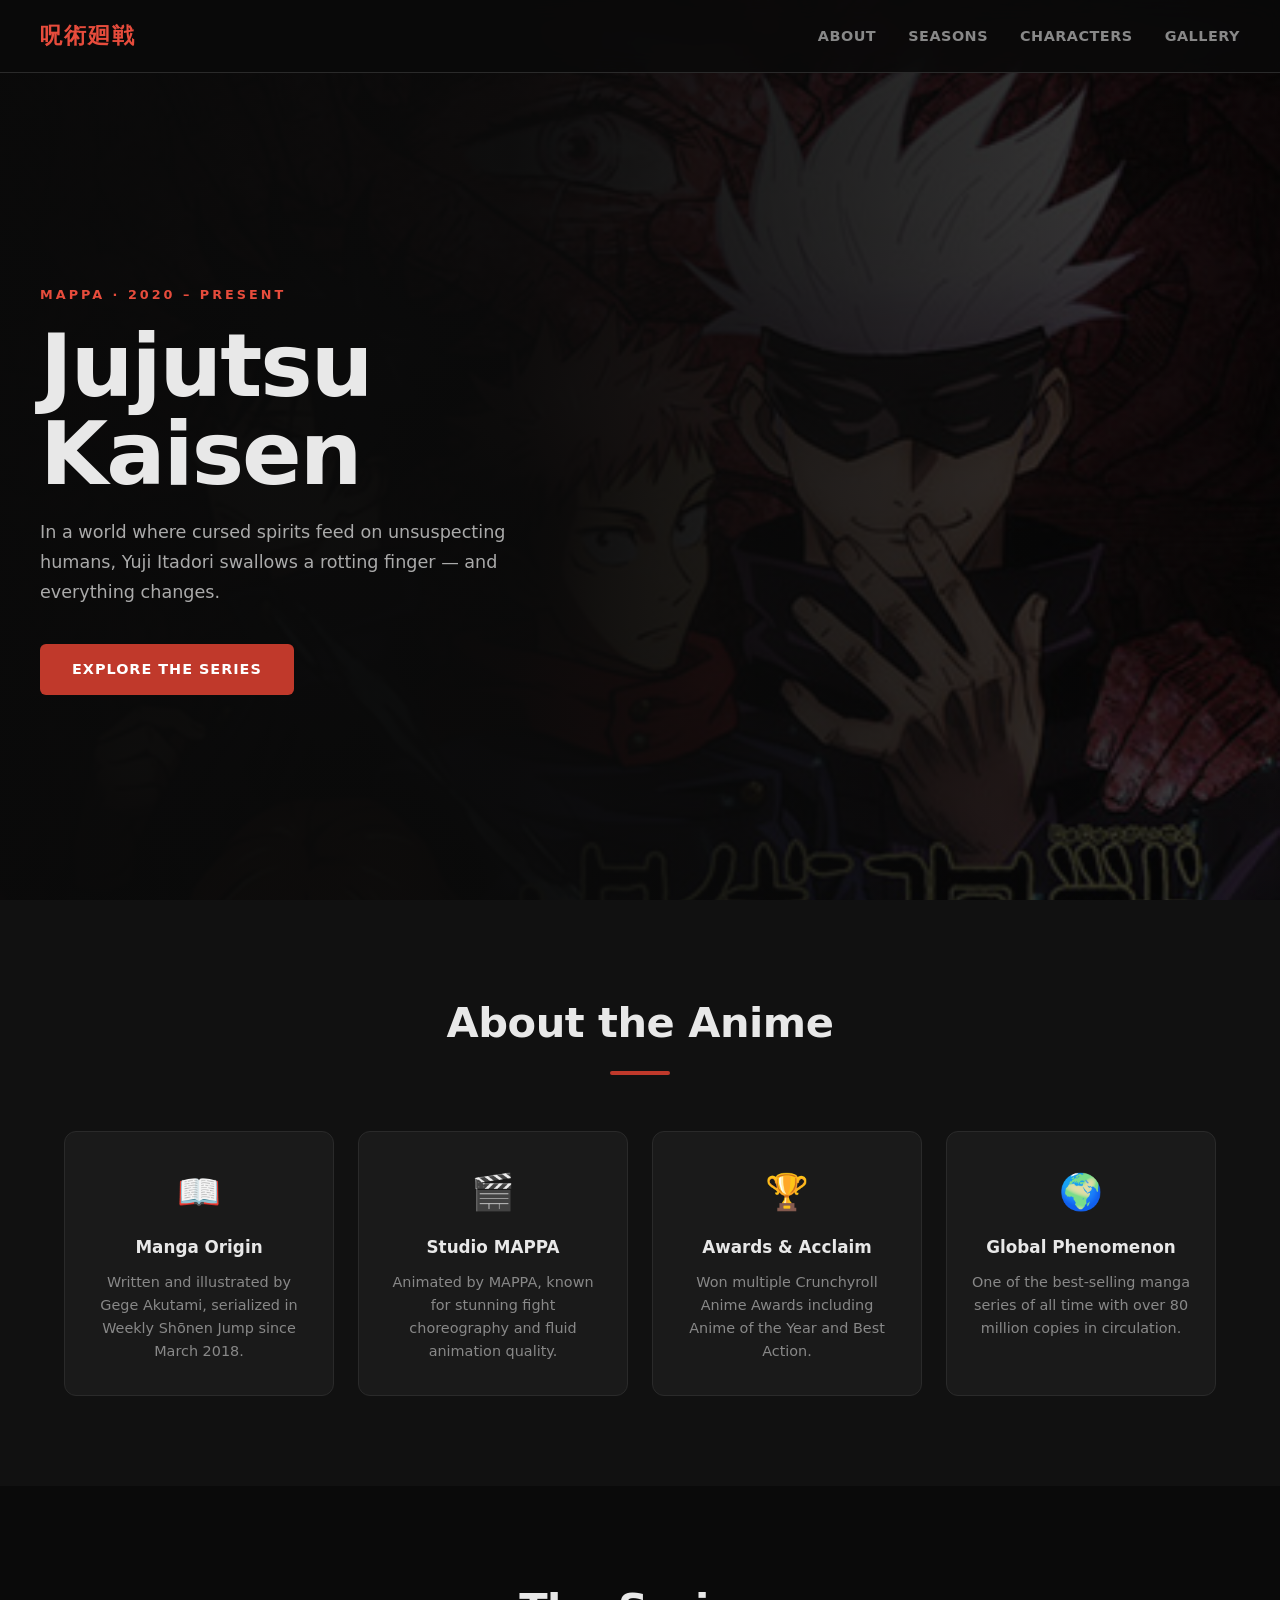
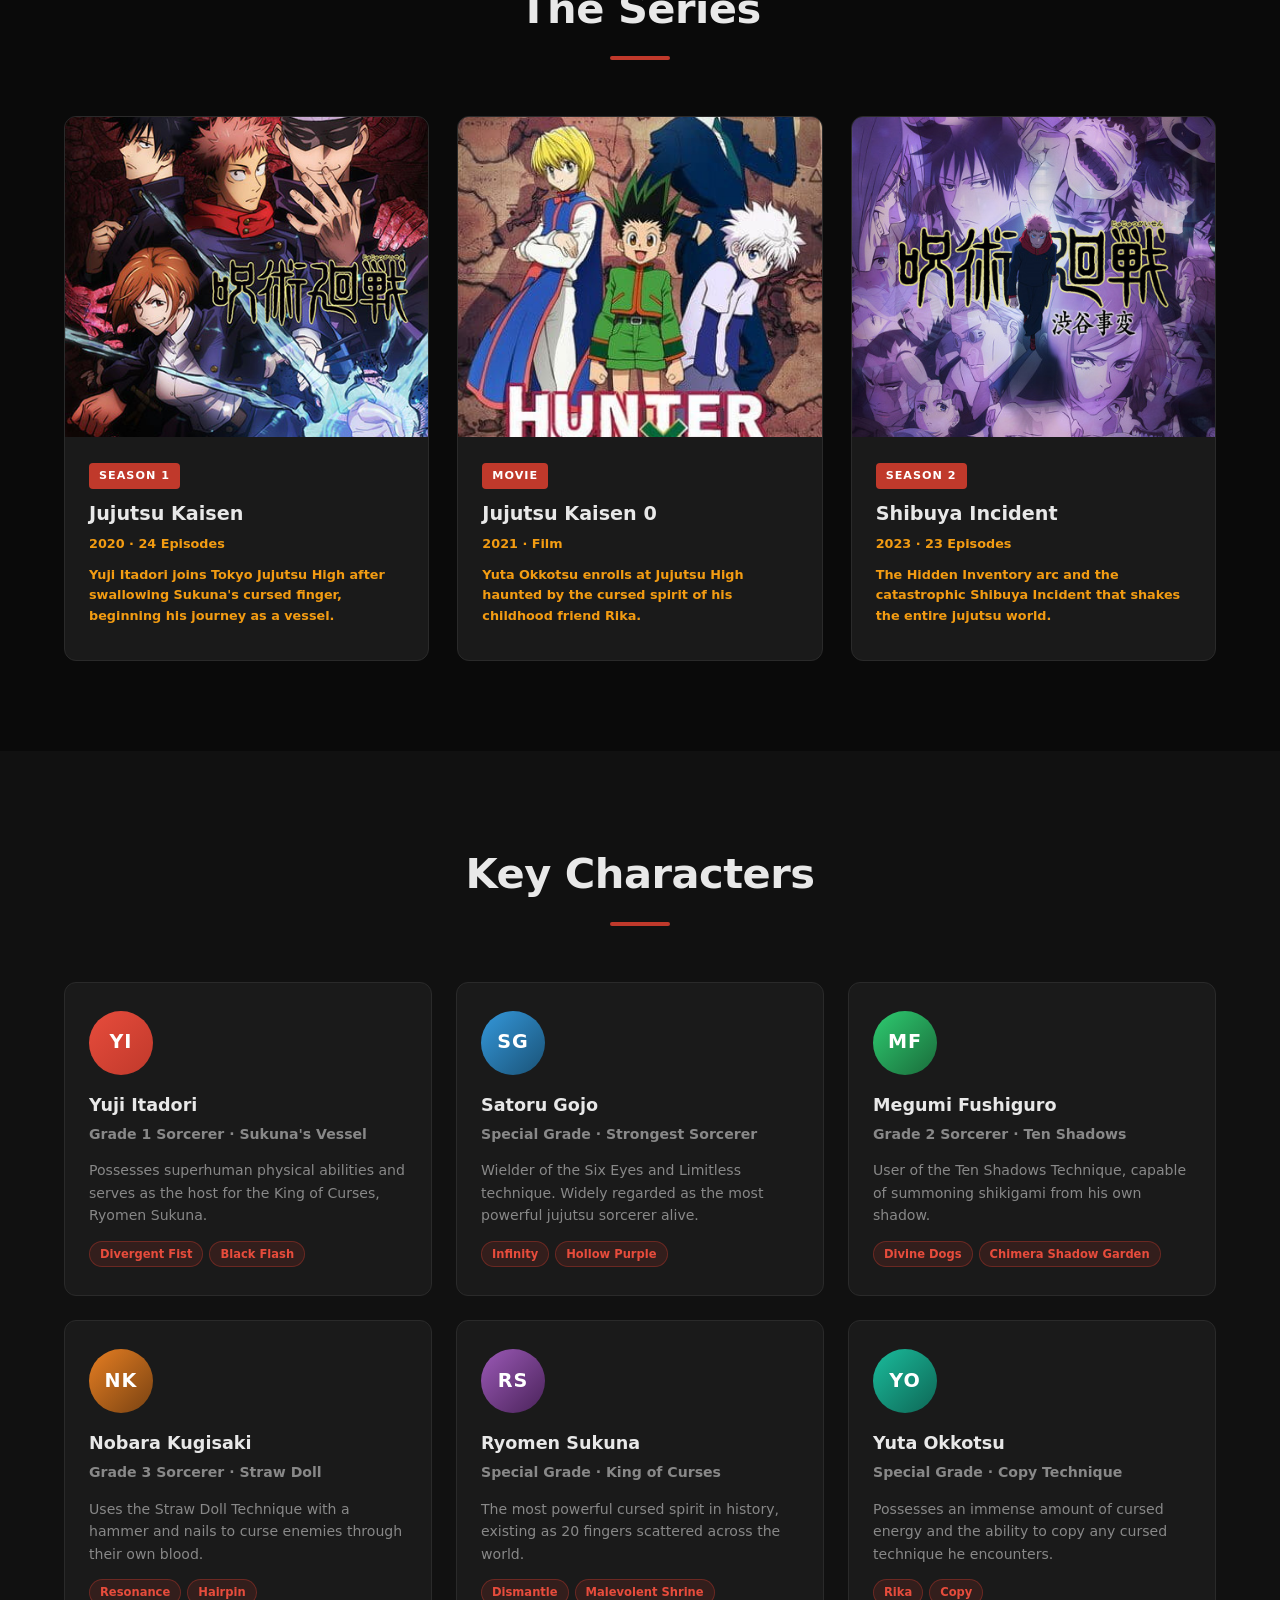
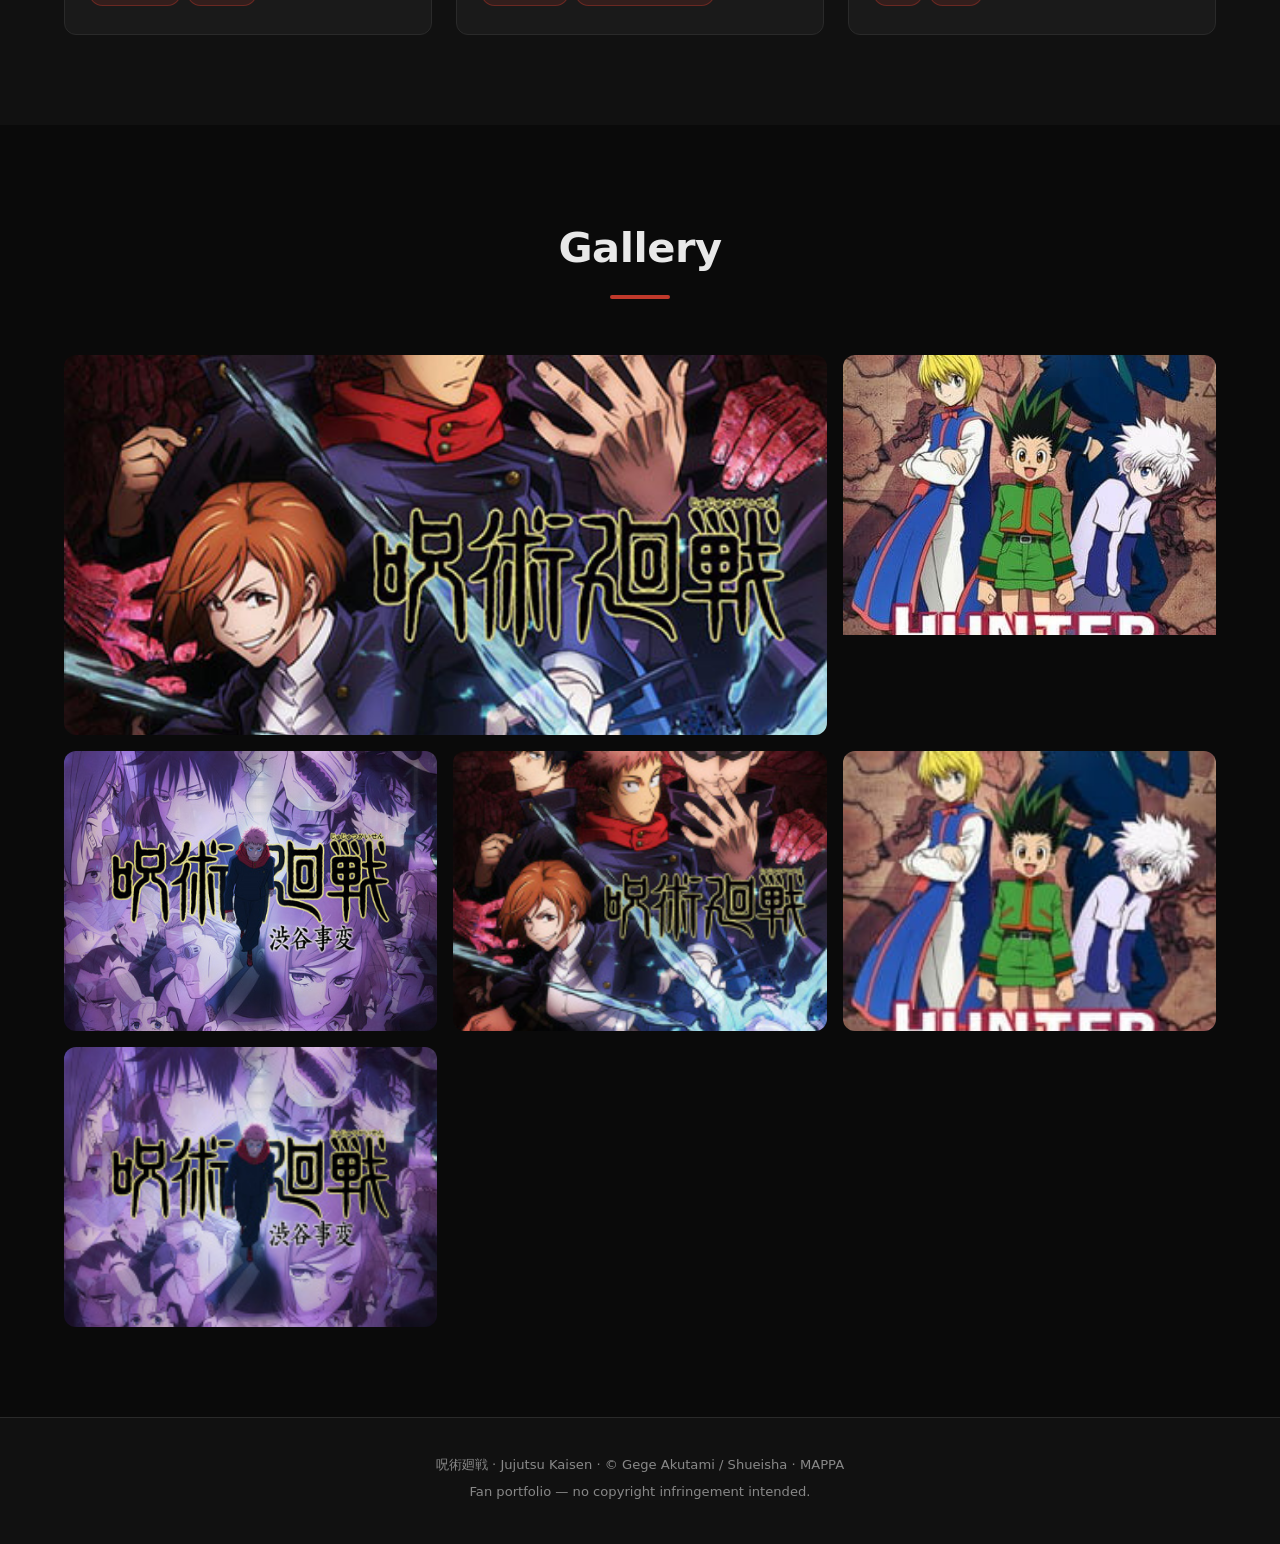
==== index.html @ cbb2e95f "Add files via upload" ====
<!DOCTYPE html>
<html lang="en">
<head>
  <meta charset="UTF-8" />
  <meta name="viewport" content="width=device-width, initial-scale=1.0" />
  <title>Jujutsu Kaisen | Anime Portfolio</title>
  <link rel="stylesheet" href="style.css" />
</head>
<body>

  <!-- NAV -->
  <nav class="navbar">
    <div class="nav-logo">呪術廻戦</div>
    <ul class="nav-links">
      <li><a href="#about">About</a></li>
      <li><a href="#seasons">Seasons</a></li>
      <li><a href="#characters">Characters</a></li>
      <li><a href="#gallery">Gallery</a></li>
    </ul>
    <div class="hamburger" id="hamburger">&#9776;</div>
  </nav>

  <!-- HERO -->
  <section class="hero">
    <div class="hero-overlay"></div>
    <div class="hero-content">
      <p class="hero-tag">MAPPA · 2020 – Present</p>
      <h1>Jujutsu Kaisen</h1>
      <p class="hero-sub">In a world where cursed spirits feed on unsuspecting humans, Yuji Itadori swallows a rotting finger — and everything changes.</p>
      <a href="#seasons" class="btn-primary">Explore the Series</a>
    </div>
    <img src="images/jjk-s1.jpg" alt="Jujutsu Kaisen Season 1" class="hero-bg-img" />
  </section>

  <!-- ABOUT -->
  <section class="about section" id="about">
    <div class="container">
      <h2 class="section-title">About the Anime</h2>
      <div class="about-grid">
        <div class="about-card">
          <span class="about-icon">📖</span>
          <h3>Manga Origin</h3>
          <p>Written and illustrated by Gege Akutami, serialized in Weekly Shōnen Jump since March 2018.</p>
        </div>
        <div class="about-card">
          <span class="about-icon">🎬</span>
          <h3>Studio MAPPA</h3>
          <p>Animated by MAPPA, known for stunning fight choreography and fluid animation quality.</p>
        </div>
        <div class="about-card">
          <span class="about-icon">🏆</span>
          <h3>Awards & Acclaim</h3>
          <p>Won multiple Crunchyroll Anime Awards including Anime of the Year and Best Action.</p>
        </div>
        <div class="about-card">
          <span class="about-icon">🌍</span>
          <h3>Global Phenomenon</h3>
          <p>One of the best-selling manga series of all time with over 80 million copies in circulation.</p>
        </div>
      </div>
    </div>
  </section>

  <!-- SEASONS -->
  <section class="seasons section" id="seasons">
    <div class="container">
      <h2 class="section-title">The Series</h2>
      <div class="seasons-grid">
        <div class="season-card">
          <img src="images/jjk-s1.jpg" alt="Season 1" />
          <div class="season-info">
            <span class="season-badge">Season 1</span>
            <h3>Jujutsu Kaisen</h3>
            <p>2020 · 24 Episodes</p>
            <p class="season-desc">Yuji Itadori joins Tokyo Jujutsu High after swallowing Sukuna's cursed finger, beginning his journey as a vessel.</p>
          </div>
        </div>
        <div class="season-card">
          <img src="images/jjk-movie.jpg" alt="JJK 0 Movie" />
          <div class="season-info">
            <span class="season-badge">Movie</span>
            <h3>Jujutsu Kaisen 0</h3>
            <p>2021 · Film</p>
            <p class="season-desc">Yuta Okkotsu enrolls at Jujutsu High haunted by the cursed spirit of his childhood friend Rika.</p>
          </div>
        </div>
        <div class="season-card">
          <img src="images/jjk-s2.jpg" alt="Season 2" />
          <div class="season-info">
            <span class="season-badge">Season 2</span>
            <h3>Shibuya Incident</h3>
            <p>2023 · 23 Episodes</p>
            <p class="season-desc">The Hidden Inventory arc and the catastrophic Shibuya Incident that shakes the entire jujutsu world.</p>
          </div>
        </div>
      </div>
    </div>
  </section>

  <!-- CHARACTERS -->
  <section class="characters section" id="characters">
    <div class="container">
      <h2 class="section-title">Key Characters</h2>
      <div class="chars-grid">
        <div class="char-card">
          <div class="char-avatar" style="background: linear-gradient(135deg, #e74c3c, #c0392b);">YI</div>
          <h3>Yuji Itadori</h3>
          <p class="char-role">Grade 1 Sorcerer · Sukuna's Vessel</p>
          <p>Possesses superhuman physical abilities and serves as the host for the King of Curses, Ryomen Sukuna.</p>
          <div class="char-tags"><span>Divergent Fist</span><span>Black Flash</span></div>
        </div>
        <div class="char-card">
          <div class="char-avatar" style="background: linear-gradient(135deg, #3498db, #1a5276);">SG</div>
          <h3>Satoru Gojo</h3>
          <p class="char-role">Special Grade · Strongest Sorcerer</p>
          <p>Wielder of the Six Eyes and Limitless technique. Widely regarded as the most powerful jujutsu sorcerer alive.</p>
          <div class="char-tags"><span>Infinity</span><span>Hollow Purple</span></div>
        </div>
        <div class="char-card">
          <div class="char-avatar" style="background: linear-gradient(135deg, #2ecc71, #1a6b3a);">MF</div>
          <h3>Megumi Fushiguro</h3>
          <p class="char-role">Grade 2 Sorcerer · Ten Shadows</p>
          <p>User of the Ten Shadows Technique, capable of summoning shikigami from his own shadow.</p>
          <div class="char-tags"><span>Divine Dogs</span><span>Chimera Shadow Garden</span></div>
        </div>
        <div class="char-card">
          <div class="char-avatar" style="background: linear-gradient(135deg, #e67e22, #784212);">NK</div>
          <h3>Nobara Kugisaki</h3>
          <p class="char-role">Grade 3 Sorcerer · Straw Doll</p>
          <p>Uses the Straw Doll Technique with a hammer and nails to curse enemies through their own blood.</p>
          <div class="char-tags"><span>Resonance</span><span>Hairpin</span></div>
        </div>
        <div class="char-card">
          <div class="char-avatar" style="background: linear-gradient(135deg, #9b59b6, #4a235a);">RS</div>
          <h3>Ryomen Sukuna</h3>
          <p class="char-role">Special Grade · King of Curses</p>
          <p>The most powerful cursed spirit in history, existing as 20 fingers scattered across the world.</p>
          <div class="char-tags"><span>Dismantle</span><span>Malevolent Shrine</span></div>
        </div>
        <div class="char-card">
          <div class="char-avatar" style="background: linear-gradient(135deg, #1abc9c, #0e6655);">YO</div>
          <h3>Yuta Okkotsu</h3>
          <p class="char-role">Special Grade · Copy Technique</p>
          <p>Possesses an immense amount of cursed energy and the ability to copy any cursed technique he encounters.</p>
          <div class="char-tags"><span>Rika</span><span>Copy</span></div>
        </div>
      </div>
    </div>
  </section>

  <!-- GALLERY -->
  <section class="gallery section" id="gallery">
    <div class="container">
      <h2 class="section-title">Gallery</h2>
      <div class="gallery-grid">
        <div class="gallery-item large"><img src="images/jjk-s1.jpg" alt="JJK Season 1" /><div class="gallery-overlay"><p>Season 1 — 2020</p></div></div>
        <div class="gallery-item"><img src="images/jjk-movie.jpg" alt="JJK 0 Movie" /><div class="gallery-overlay"><p>JJK 0 Movie</p></div></div>
        <div class="gallery-item"><img src="images/jjk-s2.jpg" alt="JJK Season 2" /><div class="gallery-overlay"><p>Season 2 — 2023</p></div></div>
        <div class="gallery-item"><img src="images/jjk-thumb.jpg" alt="JJK Cover" /><div class="gallery-overlay"><p>Official Cover</p></div></div>
        <div class="gallery-item"><img src="images/jjk-movie-thumb.jpg" alt="Movie Thumb" /><div class="gallery-overlay"><p>Movie Poster</p></div></div>
        <div class="gallery-item"><img src="images/jjk-season2.jpg" alt="Season 2 Alt" /><div class="gallery-overlay"><p>Shibuya Arc</p></div></div>
      </div>
    </div>
  </section>

  <!-- FOOTER -->
  <footer class="footer">
    <p>呪術廻戦 · Jujutsu Kaisen · © Gege Akutami / Shueisha · MAPPA</p>
    <p>Fan portfolio — no copyright infringement intended.</p>
  </footer>

  <script src="script.js"></script>
</body>
</html>
---- style.css ----
/* ===== RESET & BASE ===== */
*, *::before, *::after { margin: 0; padding: 0; box-sizing: border-box; }

:root {
  --black: #0a0a0a;
  --dark: #111111;
  --card-bg: #1a1a1a;
  --accent: #c0392b;
  --accent2: #e74c3c;
  --gold: #f39c12;
  --text: #e8e8e8;
  --muted: #888;
  --border: #2a2a2a;
  --radius: 12px;
}

html { scroll-behavior: smooth; }

body {
  font-family: 'Segoe UI', system-ui, sans-serif;
  background: var(--black);
  color: var(--text);
  line-height: 1.6;
}

a { text-decoration: none; color: inherit; }
img { width: 100%; display: block; }

.container { max-width: 1200px; margin: 0 auto; padding: 0 24px; }

.section { padding: 90px 0; }

.section-title {
  font-size: clamp(1.8rem, 4vw, 2.6rem);
  font-weight: 800;
  text-align: center;
  margin-bottom: 56px;
  position: relative;
  letter-spacing: -0.5px;
}
.section-title::after {
  content: '';
  display: block;
  width: 60px;
  height: 4px;
  background: var(--accent);
  margin: 14px auto 0;
  border-radius: 2px;
}

/* ===== NAVBAR ===== */
.navbar {
  position: fixed;
  top: 0; left: 0; right: 0;
  z-index: 100;
  display: flex;
  align-items: center;
  justify-content: space-between;
  padding: 18px 40px;
  background: rgba(10,10,10,0.85);
  backdrop-filter: blur(12px);
  border-bottom: 1px solid var(--border);
  transition: background 0.3s;
}
.nav-logo {
  font-size: 1.4rem;
  font-weight: 900;
  color: var(--accent2);
  letter-spacing: 2px;
}
.nav-links { display: flex; gap: 32px; list-style: none; }
.nav-links a {
  font-size: 0.9rem;
  font-weight: 600;
  letter-spacing: 0.5px;
  color: var(--muted);
  transition: color 0.2s;
  text-transform: uppercase;
}
.nav-links a:hover { color: var(--text); }
.hamburger { display: none; font-size: 1.5rem; cursor: pointer; color: var(--text); }

/* ===== HERO ===== */
.hero {
  position: relative;
  min-height: 100vh;
  display: flex;
  align-items: center;
  overflow: hidden;
}
.hero-bg-img {
  position: absolute;
  inset: 0;
  width: 100%;
  height: 100%;
  object-fit: cover;
  object-position: center top;
  filter: brightness(0.35) saturate(0.8);
  z-index: 0;
}
.hero-overlay {
  position: absolute;
  inset: 0;
  background: linear-gradient(to right, rgba(10,10,10,0.95) 40%, rgba(10,10,10,0.3));
  z-index: 1;
}
.hero-content {
  position: relative;
  z-index: 2;
  max-width: 640px;
  padding: 0 40px;
  margin-top: 80px;
}
.hero-tag {
  font-size: 0.8rem;
  font-weight: 700;
  letter-spacing: 3px;
  text-transform: uppercase;
  color: var(--accent2);
  margin-bottom: 16px;
}
.hero-content h1 {
  font-size: clamp(3rem, 8vw, 5.5rem);
  font-weight: 900;
  line-height: 1;
  letter-spacing: -2px;
  margin-bottom: 20px;
}
.hero-sub {
  font-size: 1.1rem;
  color: #aaa;
  max-width: 480px;
  margin-bottom: 36px;
  line-height: 1.7;
}
.btn-primary {
  display: inline-block;
  padding: 14px 32px;
  background: var(--accent);
  color: #fff;
  font-weight: 700;
  font-size: 0.9rem;
  letter-spacing: 1px;
  text-transform: uppercase;
  border-radius: 6px;
  transition: background 0.2s, transform 0.2s;
}
.btn-primary:hover { background: var(--accent2); transform: translateY(-2px); }

/* ===== ABOUT ===== */
.about { background: var(--dark); }
.about-grid {
  display: grid;
  grid-template-columns: repeat(auto-fit, minmax(220px, 1fr));
  gap: 24px;
}
.about-card {
  background: var(--card-bg);
  border: 1px solid var(--border);
  border-radius: var(--radius);
  padding: 32px 24px;
  text-align: center;
  transition: border-color 0.2s, transform 0.2s;
}
.about-card:hover { border-color: var(--accent); transform: translateY(-4px); }
.about-icon { font-size: 2.2rem; display: block; margin-bottom: 14px; }
.about-card h3 { font-size: 1.05rem; font-weight: 700; margin-bottom: 10px; }
.about-card p { font-size: 0.9rem; color: var(--muted); line-height: 1.6; }

/* ===== SEASONS ===== */
.seasons { background: var(--black); }
.seasons-grid {
  display: grid;
  grid-template-columns: repeat(auto-fit, minmax(300px, 1fr));
  gap: 28px;
}
.season-card {
  background: var(--card-bg);
  border-radius: var(--radius);
  overflow: hidden;
  border: 1px solid var(--border);
  transition: transform 0.25s, border-color 0.25s;
}
.season-card:hover { transform: translateY(-6px); border-color: var(--accent); }
.season-card img { height: 320px; object-fit: cover; transition: transform 0.4s; }
.season-card:hover img { transform: scale(1.04); }
.season-info { padding: 24px; }
.season-badge {
  display: inline-block;
  background: var(--accent);
  color: #fff;
  font-size: 0.7rem;
  font-weight: 700;
  letter-spacing: 1px;
  text-transform: uppercase;
  padding: 4px 10px;
  border-radius: 4px;
  margin-bottom: 10px;
}
.season-info h3 { font-size: 1.2rem; font-weight: 800; margin-bottom: 4px; }
.season-info > p { font-size: 0.8rem; color: var(--gold); font-weight: 600; margin-bottom: 10px; }
.season-desc { font-size: 0.88rem; color: var(--muted); line-height: 1.6; }

/* ===== CHARACTERS ===== */
.characters { background: var(--dark); }
.chars-grid {
  display: grid;
  grid-template-columns: repeat(auto-fit, minmax(280px, 1fr));
  gap: 24px;
}
.char-card {
  background: var(--card-bg);
  border: 1px solid var(--border);
  border-radius: var(--radius);
  padding: 28px 24px;
  transition: border-color 0.2s, transform 0.2s;
}
.char-card:hover { border-color: var(--accent); transform: translateY(-4px); }
.char-avatar {
  width: 64px; height: 64px;
  border-radius: 50%;
  display: flex; align-items: center; justify-content: center;
  font-size: 1.2rem; font-weight: 900;
  color: #fff;
  margin-bottom: 16px;
  letter-spacing: 1px;
}
.char-card h3 { font-size: 1.1rem; font-weight: 800; margin-bottom: 4px; }
.char-role { font-size: 0.78rem; color: var(--accent2); font-weight: 600; margin-bottom: 10px; }
.char-card > p { font-size: 0.88rem; color: var(--muted); line-height: 1.6; margin-bottom: 14px; }
.char-tags { display: flex; flex-wrap: wrap; gap: 6px; }
.char-tags span {
  background: rgba(192,57,43,0.15);
  border: 1px solid rgba(192,57,43,0.4);
  color: var(--accent2);
  font-size: 0.72rem;
  font-weight: 600;
  padding: 3px 10px;
  border-radius: 20px;
}

/* ===== GALLERY ===== */
.gallery { background: var(--black); }
.gallery-grid {
  display: grid;
  grid-template-columns: repeat(3, 1fr);
  grid-template-rows: auto auto;
  gap: 16px;
}
.gallery-item {
  position: relative;
  overflow: hidden;
  border-radius: var(--radius);
  cursor: pointer;
}
.gallery-item.large { grid-column: span 2; }
.gallery-item img { height: 280px; object-fit: cover; transition: transform 0.4s; }
.gallery-item.large img { height: 380px; }
.gallery-item:hover img { transform: scale(1.06); }
.gallery-overlay {
  position: absolute;
  inset: 0;
  background: linear-gradient(to top, rgba(0,0,0,0.8) 0%, transparent 60%);
  display: flex;
  align-items: flex-end;
  padding: 20px;
  opacity: 0;
  transition: opacity 0.3s;
}
.gallery-item:hover .gallery-overlay { opacity: 1; }
.gallery-overlay p { font-size: 0.9rem; font-weight: 700; color: #fff; }

/* ===== FOOTER ===== */
.footer {
  background: var(--dark);
  border-top: 1px solid var(--border);
  text-align: center;
  padding: 36px 24px;
}
.footer p { font-size: 0.82rem; color: var(--muted); margin-bottom: 6px; }

/* ===== RESPONSIVE ===== */
@media (max-width: 768px) {
  .navbar { padding: 16px 20px; }
  .nav-links { display: none; flex-direction: column; position: absolute; top: 100%; left: 0; right: 0; background: var(--dark); padding: 20px; gap: 16px; border-bottom: 1px solid var(--border); }
  .nav-links.open { display: flex; }
  .hamburger { display: block; }
  .hero-content { padding: 0 20px; }
  .gallery-grid { grid-template-columns: 1fr 1fr; }
  .gallery-item.large { grid-column: span 2; }
}
@media (max-width: 480px) {
  .gallery-grid { grid-template-columns: 1fr; }
  .gallery-item.large { grid-column: span 1; }
}
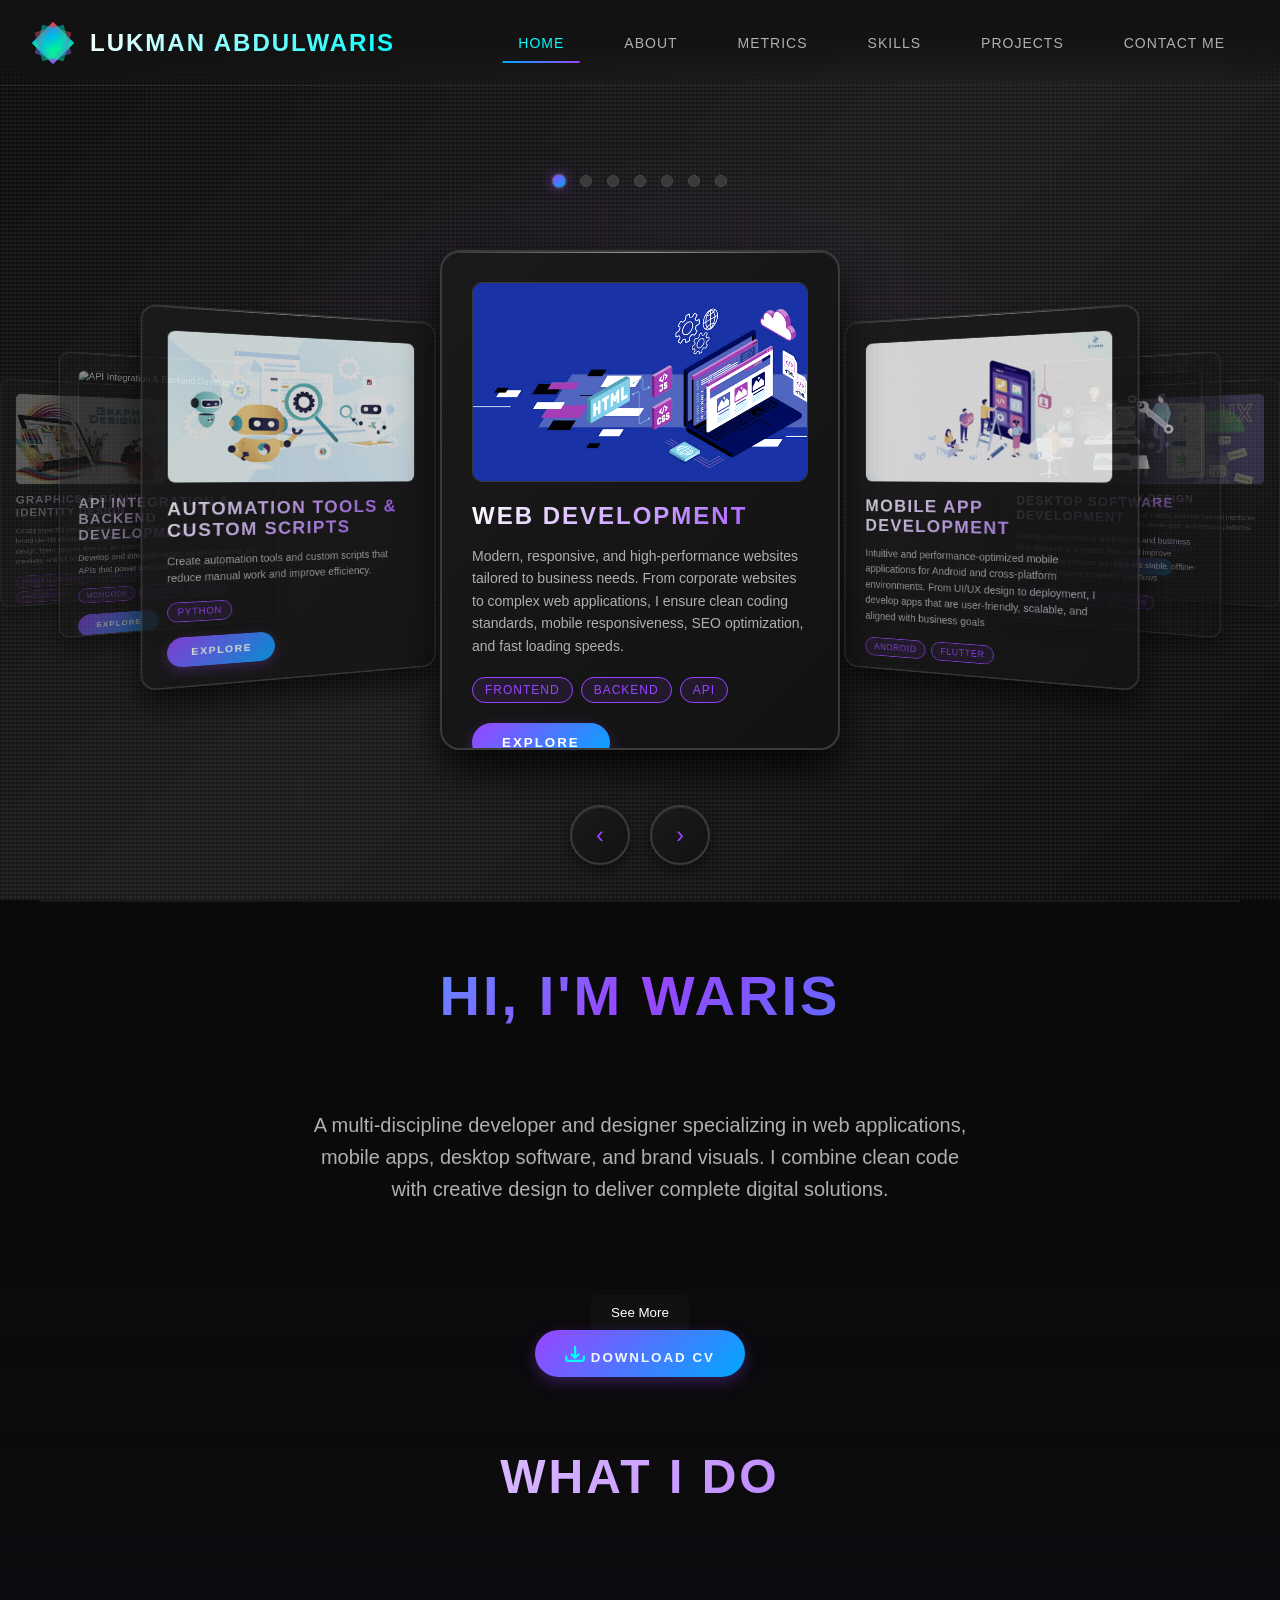
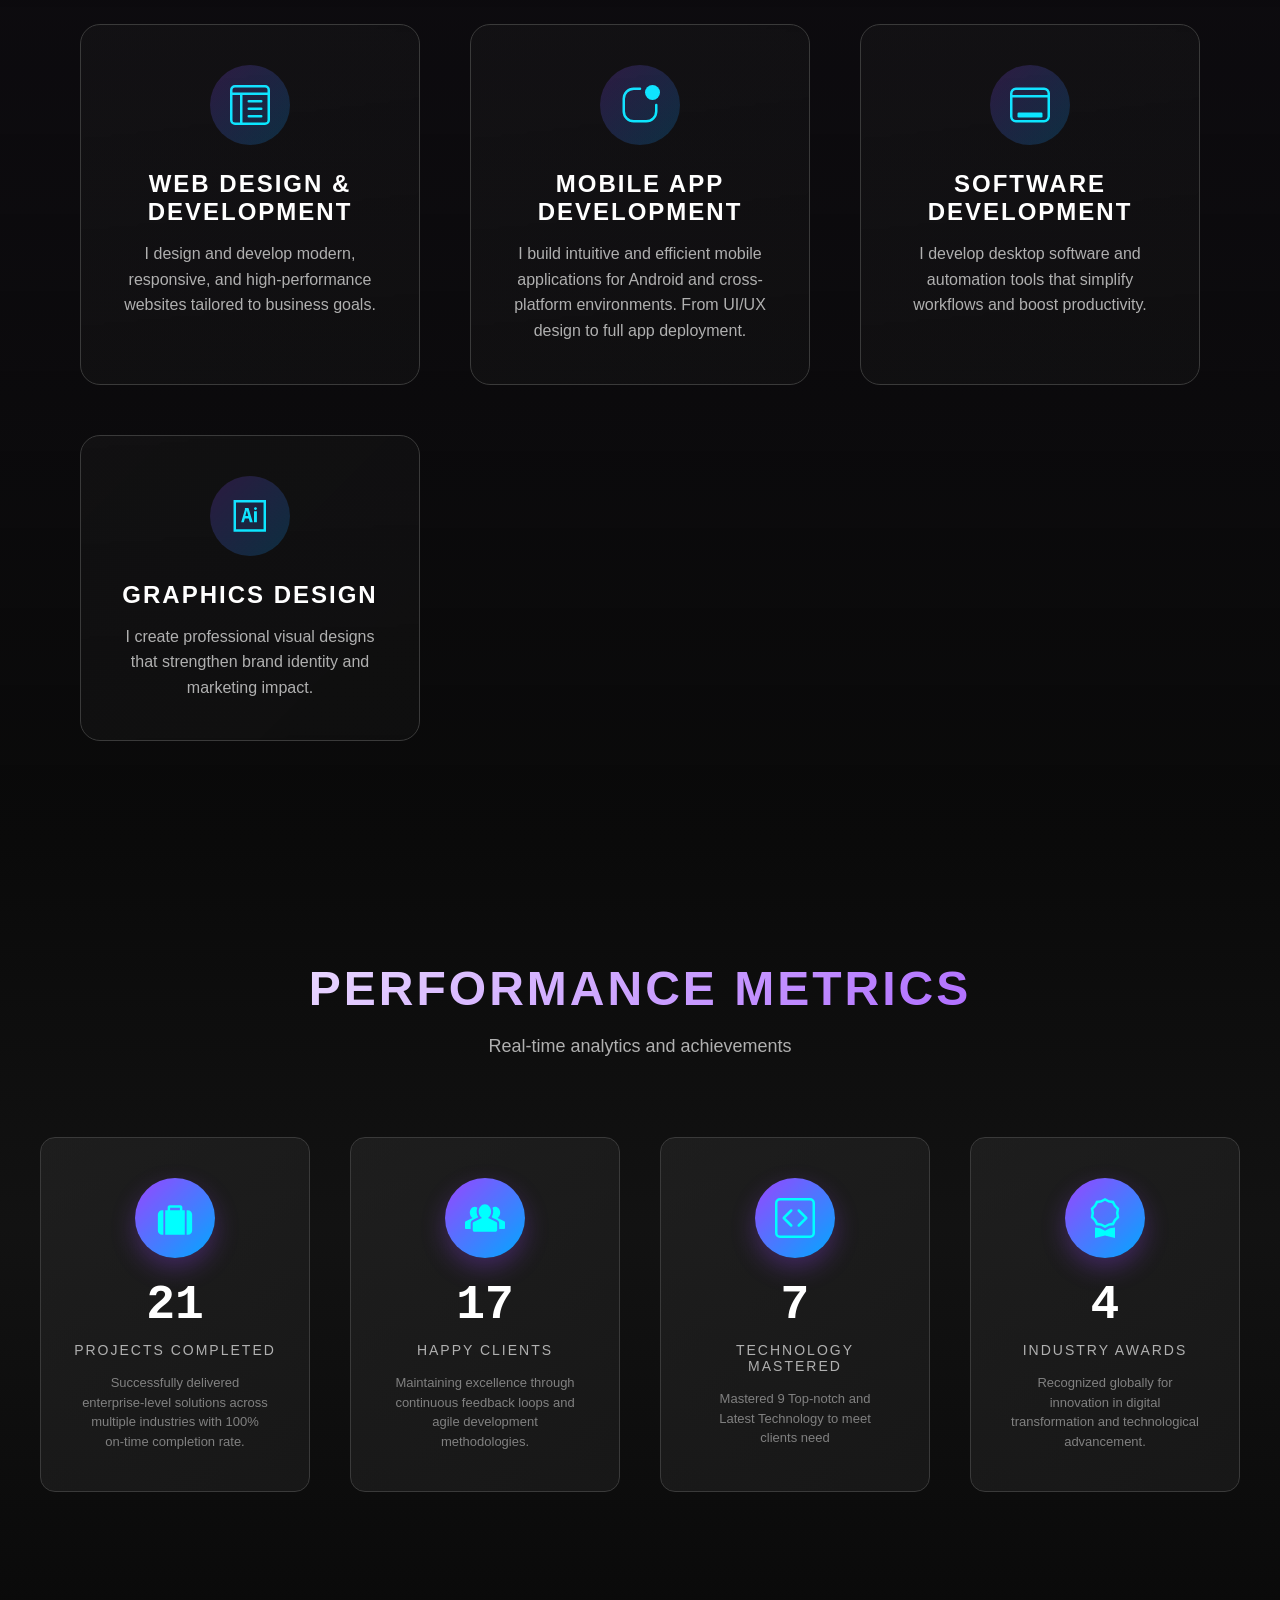
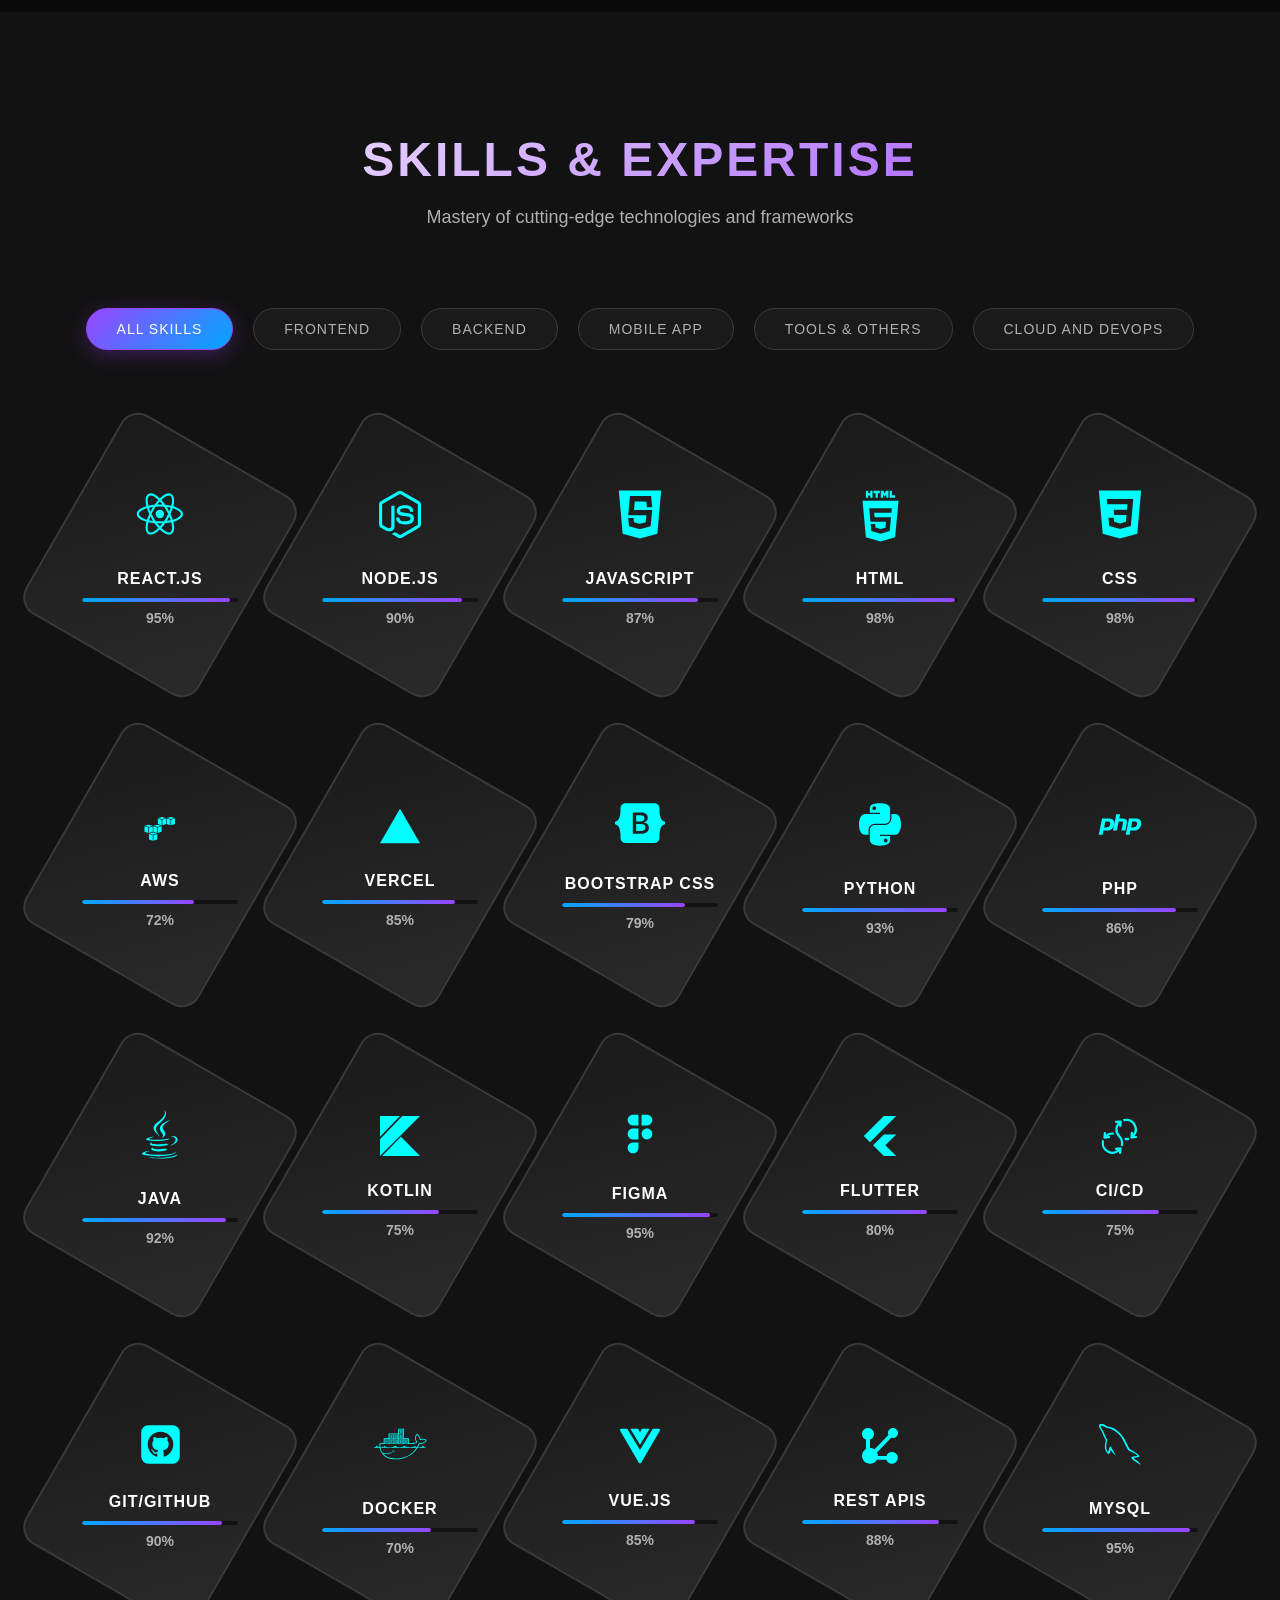
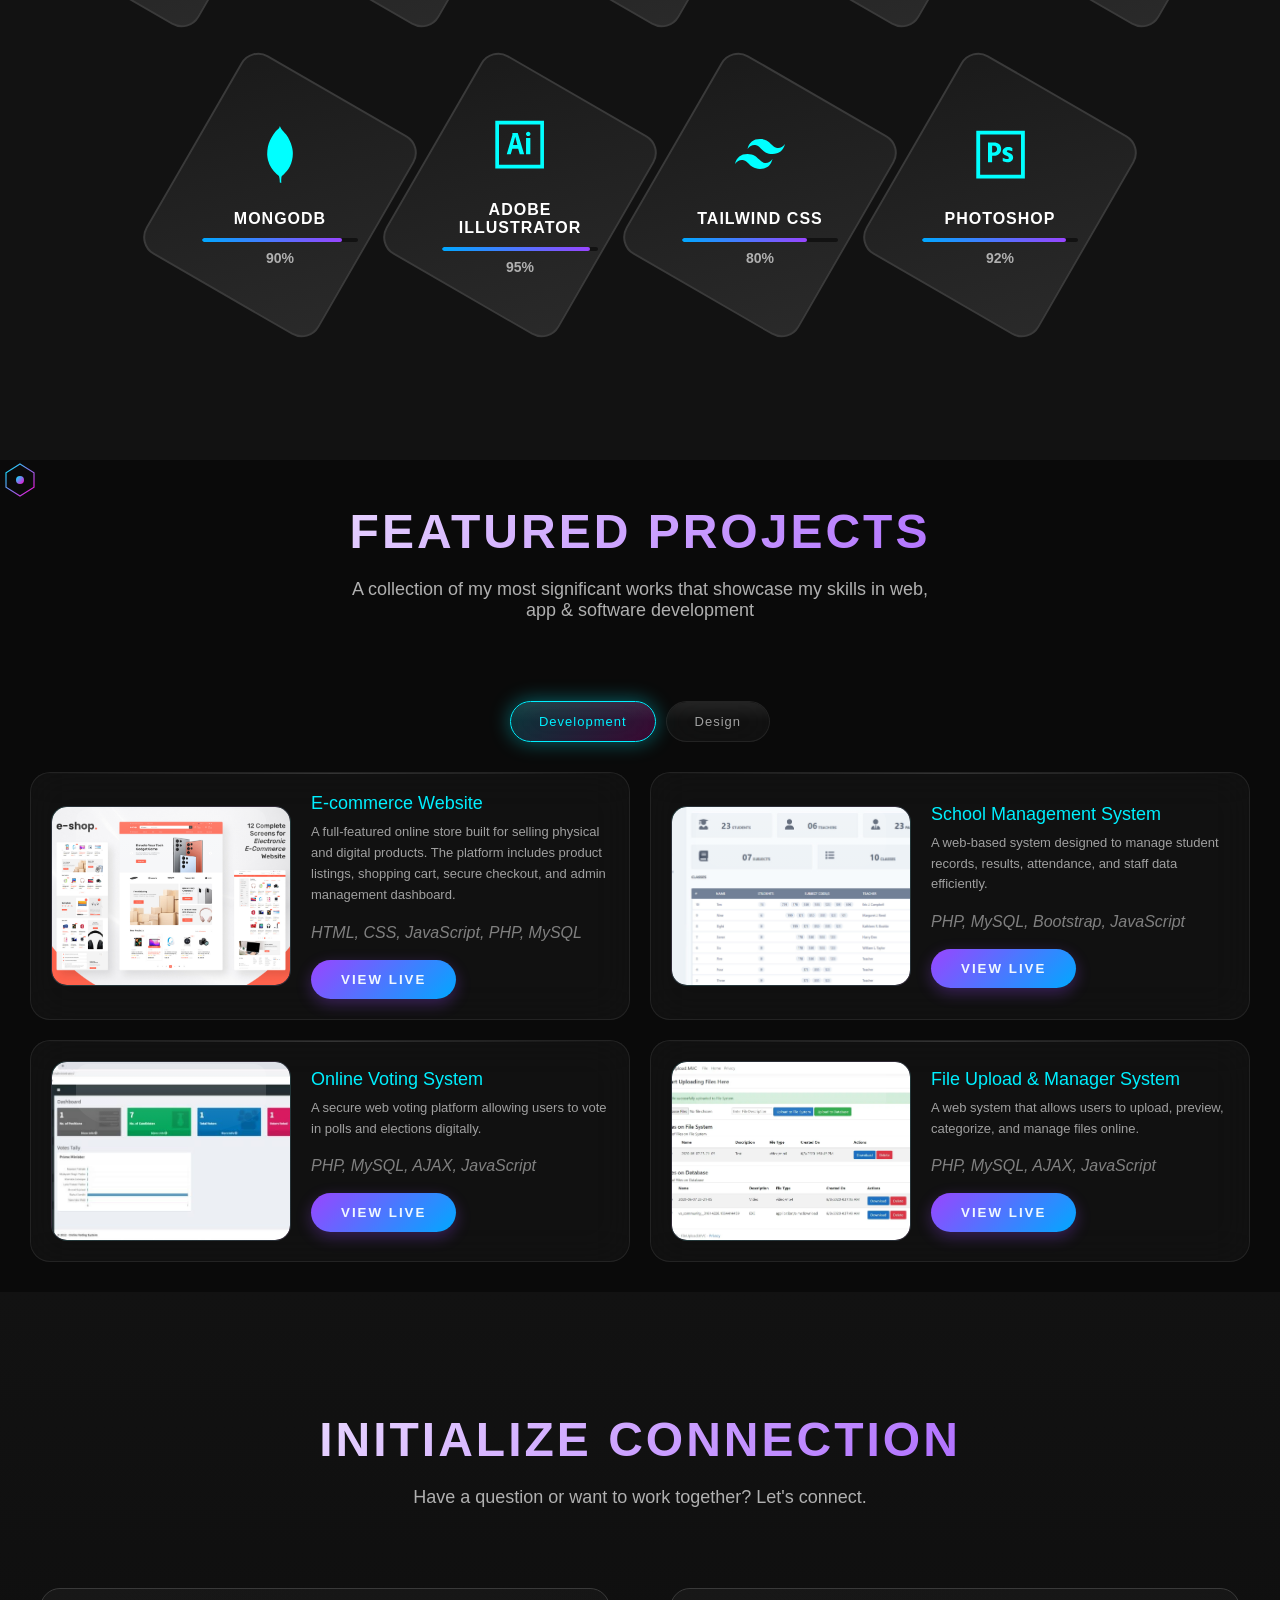
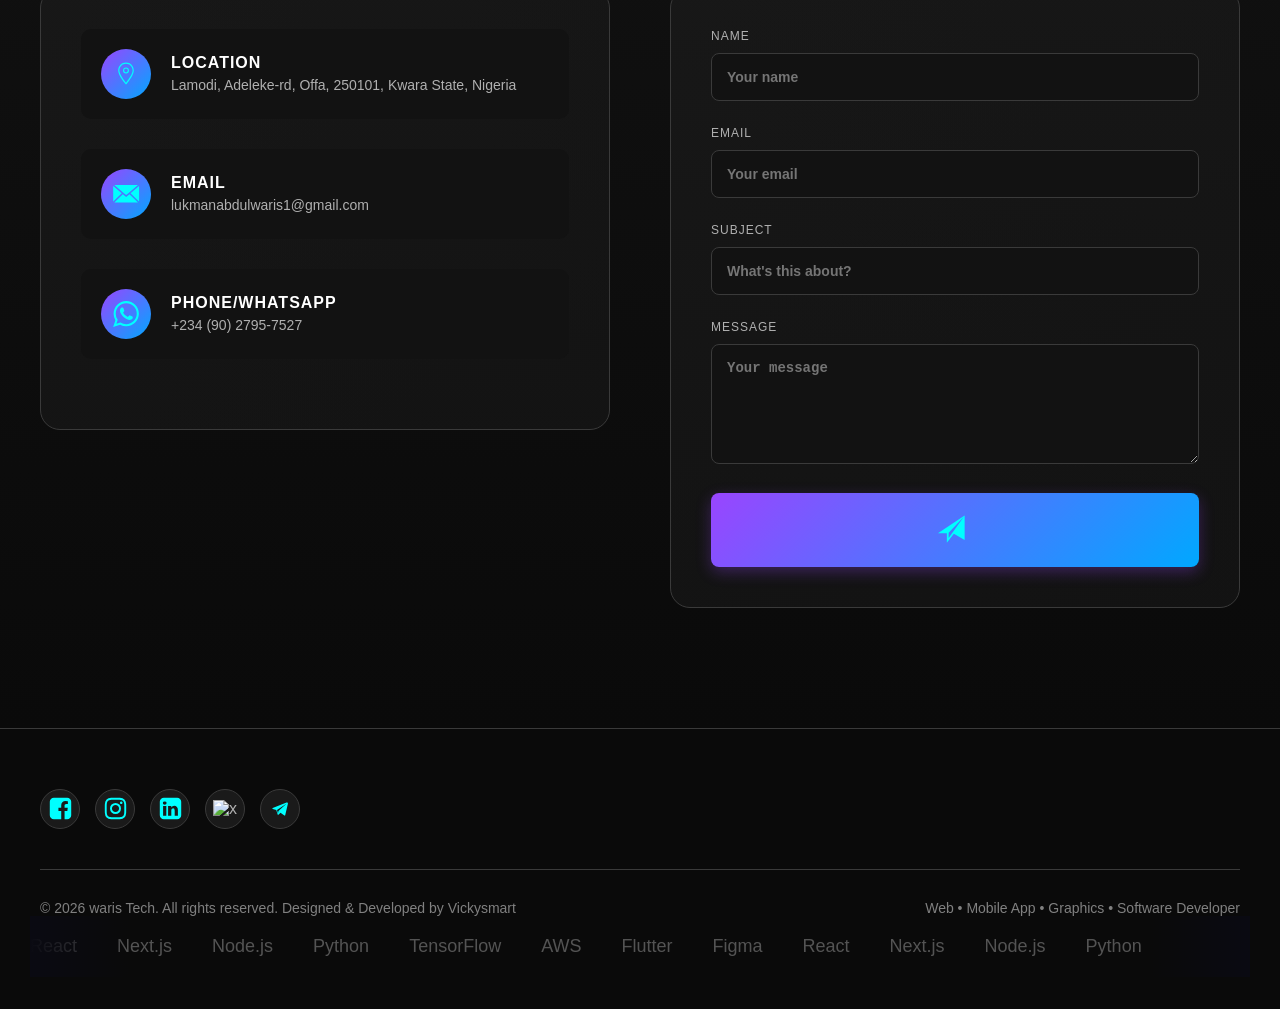
==== commit 80a3928e: "Add files via upload" ====
--- a/index.html
+++ b/index.html
@@ -1,174 +1,555 @@
 <!DOCTYPE html>
 <html lang="en">
+
 <head>
-  <meta charset="UTF-8" />
-  <meta name="viewport" content="width=device-width, initial-scale=1.0" />
-  <title>Jujutsu Kaisen | Anime Portfolio</title>
-  <link rel="stylesheet" href="style.css" />
+    <meta charset="UTF-8">
+    <meta name="viewport" content="width=device-width, initial-scale=1.0">
+    <title>Lukman Abdulwaris | Portfolio</title>
+    <link rel="stylesheet" href="style.css">
+    <link rel="icon" type="image/x-icon" href="images.jpeg">
 </head>
+
 <body>
-
-  <!-- NAV -->
-  <nav class="navbar">
-    <div class="nav-logo">呪術廻戦</div>
-    <ul class="nav-links">
-      <li><a href="#about">About</a></li>
-      <li><a href="#seasons">Seasons</a></li>
-      <li><a href="#characters">Characters</a></li>
-      <li><a href="#gallery">Gallery</a></li>
-    </ul>
-    <div class="hamburger" id="hamburger">&#9776;</div>
-  </nav>
-
-  <!-- HERO -->
-  <section class="hero">
-    <div class="hero-overlay"></div>
-    <div class="hero-content">
-      <p class="hero-tag">MAPPA · 2020 – Present</p>
-      <h1>Jujutsu Kaisen</h1>
-      <p class="hero-sub">In a world where cursed spirits feed on unsuspecting humans, Yuji Itadori swallows a rotting finger — and everything changes.</p>
-      <a href="#seasons" class="btn-primary">Explore the Series</a>
+    <div class="loader" id="loader">
+        <div class="loader-content">
+            <div class="loader-prism">
+                <div class="prism-face"></div>
+                <div class="prism-face"></div>
+                <div class="prism-face"></div>
+            </div>
+        </div>
     </div>
-    <img src="images/jjk-s1.jpg" alt="Jujutsu Kaisen Season 1" class="hero-bg-img" />
-  </section>
-
-  <!-- ABOUT -->
-  <section class="about section" id="about">
-    <div class="container">
-      <h2 class="section-title">About the Anime</h2>
-      <div class="about-grid">
-        <div class="about-card">
-          <span class="about-icon">📖</span>
-          <h3>Manga Origin</h3>
-          <p>Written and illustrated by Gege Akutami, serialized in Weekly Shōnen Jump since March 2018.</p>
-        </div>
-        <div class="about-card">
-          <span class="about-icon">🎬</span>
-          <h3>Studio MAPPA</h3>
-          <p>Animated by MAPPA, known for stunning fight choreography and fluid animation quality.</p>
-        </div>
-        <div class="about-card">
-          <span class="about-icon">🏆</span>
-          <h3>Awards & Acclaim</h3>
-          <p>Won multiple Crunchyroll Anime Awards including Anime of the Year and Best Action.</p>
-        </div>
-        <div class="about-card">
-          <span class="about-icon">🌍</span>
-          <h3>Global Phenomenon</h3>
-          <p>One of the best-selling manga series of all time with over 80 million copies in circulation.</p>
-        </div>
-      </div>
+
+    <i class="feather-airplay"></i>
+    <header class="header" id="header">
+        <nav class="nav-container">
+            <a href="#home" class="logo">
+                <div class="logo-icon">
+                    <div class="logo-prism">
+                        <div class="prism-shape"></div>
+                    </div>
+                </div>
+                <span class="logo-text">
+                    <span class="prism">LUKMAN ABDULWARIS</span>
+                </span>
+            </a>
+
+            <ul class="nav-menu" id="navMenu">
+                <li><a href="#home" class="nav-link active">Home</a></li>
+                <li><a href="#about" class="nav-link">About</a></li>
+                <li><a href="#stats" class="nav-link">Metrics</a></li>
+                <li><a href="#skills" class="nav-link">Skills</a></li>
+                <li><a href="#projects" class="nav-link">Projects</a></li>
+                <li><a href="#contact" class="nav-link">Contact Me</a></li>
+            </ul>
+
+            <div class="menu-toggle" id="menuToggle">
+                <span></span>
+                <span></span>
+                <span></span>
+            </div>
+        </nav>
+    </header>
+    <section></section>
+    <section class="hero" id="home">
+        <div class="carousel-container">
+            <div class="carousel" id="carousel">
+            </div>
+
+            <div class="carousel-controls">
+                <button class="carousel-btn" id="prevBtn">‹</button>
+                <button class="carousel-btn" id="nextBtn">›</button>
+            </div>
+
+            <div class="carousel-indicators" id="indicators">
+            </div>
+        </div>
+    </section>
+    <section class="philosophy-section" id="about">
+        <div class="philosophy-container">
+            <div class="prism-line"></div>
+
+            <h2 class="philosophy-headline">
+                Hi, I'm Waris
+            </h2>
+
+            <p class="philosophy-subheading">
+            <section class="about">
+                <p class="philosophy-subheading" style="padding-left: 20px; padding-right: 20px;">
+                    A multi-discipline developer and designer specializing in web applications, mobile apps, desktop
+                    software, and brand visuals. I combine clean code with creative design to deliver complete digital
+                    solutions.
+                    <span id="moreText" style="display: none;">
+                        I started my journey in tech driven by curiosity and creativity combining programming with
+                        design to build
+                        complete digital products from scratch. Over time, I’ve developed strong skills in frontend and
+                        backend
+                        development, cross-platform mobile apps, desktop software engineering, and professional graphics
+                        design.
+
+                        I have worked on various personal and freelance projects including business websites, admin
+                        dashboards,
+                        automation tools, Android applications, branding kits, and marketing creatives.
+                        My workflow combines clean code, modern UI/UX principles, performance optimization, and
+                        scalability.
+                    </span>
+                </p>
+
+                <button onclick="toggleAbout()" id="aboutBtn">See More</button>
+            </section>
+            </p>
+            <button class="card-cta"><a style="text-decoration: none; color: aliceblue; font-weight: bold;"
+                    href="Lukman_Abdulwaris_Resume_February_2026.pdf" download> <img src="waris-icons/download.svg"
+                        alt=""> Download CV</a></button>
+            <br>
+            <br>
+            <br>
+            <br>
+            <br>
+            <div class="section-header">
+                <h2 class="section-title">What I Do</h2>
+            </div>
+            <div class="philosophy-pillars" style="padding: 40px;">
+                <div class="pillar">
+                    <div class="pillar-icon">
+                        <img src="waris-icons/web.svg" alt="icon">
+                    </div>
+                    <h3 class="pillar-title">Web Design & Development</h3>
+                    <p class="pillar-description">
+                        I design and develop modern, responsive, and high-performance websites tailored to business
+                        goals.
+                </div>
+
+                <div class="pillar">
+                    <div class="pillar-icon">
+                        <img src="waris-icons/app-indicator.svg" alt="icon">
+                    </div>
+                    <h3 class="pillar-title">Mobile App Development</h3>
+                    <p class="pillar-description">
+                        I build intuitive and efficient mobile applications for Android and cross-platform environments.
+                        From UI/UX design to full app deployment. </p>
+                </div>
+
+                <div class="pillar">
+                    <div class="pillar-icon">
+                        <svg xmlns="http://www.w3.org/2000/svg" width="40" height="40" fill="#00ffff"
+                            class="bi bi-window-desktop" viewBox="0 0 16 16">
+                            <path
+                                d="M3.5 11a.5.5 0 0 0-.5.5v1a.5.5 0 0 0 .5.5h9a.5.5 0 0 0 .5-.5v-1a.5.5 0 0 0-.5-.5z" />
+                            <path
+                                d="M2.375 1A2.366 2.366 0 0 0 0 3.357v9.286A2.366 2.366 0 0 0 2.375 15h11.25A2.366 2.366 0 0 0 16 12.643V3.357A2.366 2.366 0 0 0 13.625 1zM1 3.357C1 2.612 1.611 2 2.375 2h11.25C14.389 2 15 2.612 15 3.357V4H1zM1 5h14v7.643c0 .745-.611 1.357-1.375 1.357H2.375A1.366 1.366 0 0 1 1 12.643z" />
+                        </svg>
+                    </div>
+                    <h3 class="pillar-title">Software Development</h3>
+                    <p class="pillar-description">
+                        I develop desktop software and automation tools that simplify workflows and boost productivity.
+                    </p>
+                </div>
+
+                <div class="pillar">
+                    <div class="pillar-icon">
+                        <svg xmlns="http://www.w3.org/2000/svg" width="40" height="40" fill="#00ffff"
+                            class="bi bi-app-indicator" viewBox="0 0 34 32">
+                            <path
+                                d="M21.66 10.97c.695 0 1.264-.563 1.264-1.253s-.569-1.253-1.264-1.253c-.695 0-1.264.563-1.264 1.253 0 .695.563 1.253 1.264 1.253zM20.425 12.067h2.442v9.183h-2.442v-9.183zM12.655 18.171h3.304l.893 3.076h2.501L15.721 9.181h-3.036v1.191L9.5 21.247h2.262l.893-3.076zm1.637-6.843l1.221 4.733h-2.441l1.22-4.733z" />
+                            <path d="M3.002 2.316v27.007h27.582V2.316H3.002zm25.514 24.881H5.11V4.442h23.406v22.755z" />
+                        </svg>
+                    </div>
+                    <h3 class="pillar-title">Graphics Design</h3>
+                    <p class="pillar-description">
+                        I create professional visual designs that strengthen brand identity and marketing impact.
+                </div>
+            </div>
+
+            <div class="philosophy-particles" id="particles"></div>
+        </div>
+    </section>
+
+    <section class="stats-section" id="stats" style="padding-top: -50px;">
+        <div class="section-header">
+            <h2 class="section-title">Performance Metrics</h2>
+            <p class="section-subtitle">Real-time analytics and achievements</p>
+        </div>
+
+        <div class="stats-grid">
+            <div class="stat-card">
+                <div class="stat-icon">
+                    <img src="waris-icons/project.svg" alt="icon">
+                </div>
+                <div class="stat-number" data-target="25">25</div>
+                <div class="stat-label">Projects Completed</div>
+                <p class="stat-description">Successfully delivered enterprise-level solutions across multiple industries
+                    with 100% on-time completion rate.</p>
+            </div>
+
+            <div class="stat-card">
+                <div class="stat-icon">
+                    <img src="waris-icons/clients.svg" alt="icon">
+                </div>
+                <div class="stat-number" data-target="21">95%</div>
+                <div class="stat-label">Happy Clients</div>
+                <p class="stat-description">Maintaining excellence through continuous feedback loops and agile
+                    development methodologies.</p>
+            </div>
+
+            <div class="stat-card">
+                <div class="stat-icon">
+
+                    <svg xmlns="http://www.w3.org/2000/svg" width="40" height="40" fill="#00ffff"
+                        class="bi bi-code-square" viewBox="0 0 16 16">
+                        <path
+                            d="M14 1a1 1 0 0 1 1 1v12a1 1 0 0 1-1 1H2a1 1 0 0 1-1-1V2a1 1 0 0 1 1-1zM2 0a2 2 0 0 0-2 2v12a2 2 0 0 0 2 2h12a2 2 0 0 0 2-2V2a2 2 0 0 0-2-2z" />
+                        <path
+                            d="M6.854 4.646a.5.5 0 0 1 0 .708L4.207 8l2.647 2.646a.5.5 0 0 1-.708.708l-3-3a.5.5 0 0 1 0-.708l3-3a.5.5 0 0 1 .708 0m2.292 0a.5.5 0 0 0 0 .708L11.793 8l-2.647 2.646a.5.5 0 0 0 .708.708l3-3a.5.5 0 0 0 0-.708l-3-3a.5.5 0 0 0-.708 0" />
+                    </svg>
+                </div>
+                <div class="stat-number" data-target="9">9</div>
+                <div class="stat-label">Technology Mastered</div>
+                <p class="stat-description">Mastered 9 Top-notch and Latest Technology to meet clients need</p>
+            </div>
+
+            <div class="stat-card">
+                <div class="stat-icon">
+
+                    <svg xmlns="http://www.w3.org/2000/svg" width="40" height="40" fill="#00ffff" class="bi bi-award"
+                        viewBox="0 0 16 16">
+                        <path
+                            d="M9.669.864 8 0 6.331.864l-1.858.282-.842 1.68-1.337 1.32L2.6 6l-.306 1.854 1.337 1.32.842 1.68 1.858.282L8 12l1.669-.864 1.858-.282.842-1.68 1.337-1.32L13.4 6l.306-1.854-1.337-1.32-.842-1.68zm1.196 1.193.684 1.365 1.086 1.072L12.387 6l.248 1.506-1.086 1.072-.684 1.365-1.51.229L8 10.874l-1.355-.702-1.51-.229-.684-1.365-1.086-1.072L3.614 6l-.25-1.506 1.087-1.072.684-1.365 1.51-.229L8 1.126l1.356.702z" />
+                        <path d="M4 11.794V16l4-1 4 1v-4.206l-2.018.306L8 13.126 6.018 12.1z" />
+                    </svg>
+                </div>
+                <div class="stat-number" data-target="5">5</div>
+                <div class="stat-label">Industry Awards</div>
+                <p class="stat-description">Recognized globally for innovation in digital transformation and
+                    technological advancement.</p>
+            </div>
+        </div>
+
+        <div class="philosophy-particles" id="particles">
+        </div>
+    </section>
+
+    <section class="skills-section" id="skills">
+        <div class="skills-container">
+            <div class="section-header">
+                <h2 class="section-title">SKILLS & EXPERTISE</h2>
+                <p class="section-subtitle">Mastery of cutting-edge technologies and frameworks</p>
+            </div>
+
+            <div class="skill-categories">
+                <div class="category-tab active" data-category="all">All Skills</div>
+                <div class="category-tab" data-category="frontend">Frontend</div>
+                <div class="category-tab" data-category="backend">Backend</div>
+                <div class="category-tab" data-category="app">Mobile App</div>
+                <div class="category-tab" data-category="tools">Tools & Others</div>
+                <div class="category-tab" data-category="cloud">CLOUD AND DEVOPS</div>
+            </div>
+
+            <div class="skills-hexagon-grid" id="skillsGrid">
+                <!-- Hexagonal skill items will be generated by JavaScript -->
+            </div>
+        </div>
+    </section>
+    <div class="small-logo">
+        <svg viewBox="0 0 100 100" xmlns="http://www.w3.org/2000/svg" width="40" height="40">
+            <defs>
+                <linearGradient id="smallLogoGrad2" x1="0%" y1="0%" x2="100%" y2="100%">
+                    <stop offset="0%" style="stop-color:#00f0ff" />
+                    <stop offset="100%" style="stop-color:#ff00d4" />
+                </linearGradient>
+            </defs>
+            <polygon points="50,10 85,32 85,68 50,90 15,68 15,32" fill="none" stroke="url(#smallLogoGrad2)"
+                stroke-width="3" />
+            <circle cx="50" cy="50" r="10" fill="url(#smallLogoGrad2)" />
+        </svg>
     </div>
-  </section>
-
-  <!-- SEASONS -->
-  <section class="seasons section" id="seasons">
-    <div class="container">
-      <h2 class="section-title">The Series</h2>
-      <div class="seasons-grid">
-        <div class="season-card">
-          <img src="images/jjk-s1.jpg" alt="Season 1" />
-          <div class="season-info">
-            <span class="season-badge">Season 1</span>
-            <h3>Jujutsu Kaisen</h3>
-            <p>2020 · 24 Episodes</p>
-            <p class="season-desc">Yuji Itadori joins Tokyo Jujutsu High after swallowing Sukuna's cursed finger, beginning his journey as a vessel.</p>
-          </div>
-        </div>
-        <div class="season-card">
-          <img src="images/jjk-movie.jpg" alt="JJK 0 Movie" />
-          <div class="season-info">
-            <span class="season-badge">Movie</span>
-            <h3>Jujutsu Kaisen 0</h3>
-            <p>2021 · Film</p>
-            <p class="season-desc">Yuta Okkotsu enrolls at Jujutsu High haunted by the cursed spirit of his childhood friend Rika.</p>
-          </div>
-        </div>
-        <div class="season-card">
-          <img src="images/jjk-s2.jpg" alt="Season 2" />
-          <div class="season-info">
-            <span class="season-badge">Season 2</span>
-            <h3>Shibuya Incident</h3>
-            <p>2023 · 23 Episodes</p>
-            <p class="season-desc">The Hidden Inventory arc and the catastrophic Shibuya Incident that shakes the entire jujutsu world.</p>
-          </div>
-        </div>
-      </div>
-    </div>
-  </section>
-
-  <!-- CHARACTERS -->
-  <section class="characters section" id="characters">
-    <div class="container">
-      <h2 class="section-title">Key Characters</h2>
-      <div class="chars-grid">
-        <div class="char-card">
-          <div class="char-avatar" style="background: linear-gradient(135deg, #e74c3c, #c0392b);">YI</div>
-          <h3>Yuji Itadori</h3>
-          <p class="char-role">Grade 1 Sorcerer · Sukuna's Vessel</p>
-          <p>Possesses superhuman physical abilities and serves as the host for the King of Curses, Ryomen Sukuna.</p>
-          <div class="char-tags"><span>Divergent Fist</span><span>Black Flash</span></div>
-        </div>
-        <div class="char-card">
-          <div class="char-avatar" style="background: linear-gradient(135deg, #3498db, #1a5276);">SG</div>
-          <h3>Satoru Gojo</h3>
-          <p class="char-role">Special Grade · Strongest Sorcerer</p>
-          <p>Wielder of the Six Eyes and Limitless technique. Widely regarded as the most powerful jujutsu sorcerer alive.</p>
-          <div class="char-tags"><span>Infinity</span><span>Hollow Purple</span></div>
-        </div>
-        <div class="char-card">
-          <div class="char-avatar" style="background: linear-gradient(135deg, #2ecc71, #1a6b3a);">MF</div>
-          <h3>Megumi Fushiguro</h3>
-          <p class="char-role">Grade 2 Sorcerer · Ten Shadows</p>
-          <p>User of the Ten Shadows Technique, capable of summoning shikigami from his own shadow.</p>
-          <div class="char-tags"><span>Divine Dogs</span><span>Chimera Shadow Garden</span></div>
-        </div>
-        <div class="char-card">
-          <div class="char-avatar" style="background: linear-gradient(135deg, #e67e22, #784212);">NK</div>
-          <h3>Nobara Kugisaki</h3>
-          <p class="char-role">Grade 3 Sorcerer · Straw Doll</p>
-          <p>Uses the Straw Doll Technique with a hammer and nails to curse enemies through their own blood.</p>
-          <div class="char-tags"><span>Resonance</span><span>Hairpin</span></div>
-        </div>
-        <div class="char-card">
-          <div class="char-avatar" style="background: linear-gradient(135deg, #9b59b6, #4a235a);">RS</div>
-          <h3>Ryomen Sukuna</h3>
-          <p class="char-role">Special Grade · King of Curses</p>
-          <p>The most powerful cursed spirit in history, existing as 20 fingers scattered across the world.</p>
-          <div class="char-tags"><span>Dismantle</span><span>Malevolent Shrine</span></div>
-        </div>
-        <div class="char-card">
-          <div class="char-avatar" style="background: linear-gradient(135deg, #1abc9c, #0e6655);">YO</div>
-          <h3>Yuta Okkotsu</h3>
-          <p class="char-role">Special Grade · Copy Technique</p>
-          <p>Possesses an immense amount of cursed energy and the ability to copy any cursed technique he encounters.</p>
-          <div class="char-tags"><span>Rika</span><span>Copy</span></div>
-        </div>
-      </div>
-    </div>
-  </section>
-
-  <!-- GALLERY -->
-  <section class="gallery section" id="gallery">
-    <div class="container">
-      <h2 class="section-title">Gallery</h2>
-      <div class="gallery-grid">
-        <div class="gallery-item large"><img src="images/jjk-s1.jpg" alt="JJK Season 1" /><div class="gallery-overlay"><p>Season 1 — 2020</p></div></div>
-        <div class="gallery-item"><img src="images/jjk-movie.jpg" alt="JJK 0 Movie" /><div class="gallery-overlay"><p>JJK 0 Movie</p></div></div>
-        <div class="gallery-item"><img src="images/jjk-s2.jpg" alt="JJK Season 2" /><div class="gallery-overlay"><p>Season 2 — 2023</p></div></div>
-        <div class="gallery-item"><img src="images/jjk-thumb.jpg" alt="JJK Cover" /><div class="gallery-overlay"><p>Official Cover</p></div></div>
-        <div class="gallery-item"><img src="images/jjk-movie-thumb.jpg" alt="Movie Thumb" /><div class="gallery-overlay"><p>Movie Poster</p></div></div>
-        <div class="gallery-item"><img src="images/jjk-season2.jpg" alt="Season 2 Alt" /><div class="gallery-overlay"><p>Shibuya Arc</p></div></div>
-      </div>
-    </div>
-  </section>
-
-  <!-- FOOTER -->
-  <footer class="footer">
-    <p>呪術廻戦 · Jujutsu Kaisen · © Gege Akutami / Shueisha · MAPPA</p>
-    <p>Fan portfolio — no copyright infringement intended.</p>
-  </footer>
-
-  <script src="script.js"></script>
+    <section>
+        <div class="content-section" id="projects" style="margin-left: 30px; margin-right: 30px;">
+            <div class="section-header">
+                <h2 class="section-title">FEATURED PROJECTS</h2>
+                <p class="section-subtitle">A collection of my most significant works that showcase my skills in web,
+                    app & software development</p>
+            </div>
+
+            <div class="tabs-container">
+                <div class="tab-buttons">
+                    <button class="tab-btn active" onclick="switchTab(this, 'development')">Development</button>
+                    <button class="tab-btn" onclick="switchTab(this, 'design')">Design</button>
+                </div>
+
+                <div class="tab-content">
+                    <div class="tab-pane active" id="development">
+                        <div class="services-list">
+                            <div class="service-row">
+                                <div class="service-row-icon">
+                                    <img src="images/e-commerce.jpg" alt="AI Development">
+                                </div>
+                                <div class="service-row-content">
+                                    <h4>E-commerce Website</h4>
+                                    <p>A full-featured online store built for selling physical and digital products. The
+                                        platform includes product listings, shopping cart, secure checkout, and admin
+                                        management dashboard.</p>
+                                    <br>
+                                    <i style="color: gray; font-size: medium;">HTML, CSS, JavaScript, PHP, MySQL</i>
+                                    <br>
+                                    <br>
+                                    <button class="card-cta"><a
+                                            style="text-decoration: none; color: aliceblue; font-weight: bold;"
+                                            href="404.html">View Live</a></button>
+                                </div>
+                                <div class="service-row-arrow">→</div>
+                            </div>
+                            <div class="service-row">
+                                <div class="service-row-icon">
+                                    <img src="images/sms.jpg" alt="Web Applications">
+                                </div>
+                                <div class="service-row-content">
+                                    <h4>School Management System</h4>
+                                    <p>A web-based system designed to manage student records, results, attendance, and
+                                        staff data efficiently.</p>
+                                    <br>
+                                    <i style="color: gray; font-size: medium;">PHP, MySQL, Bootstrap, JavaScript</i>
+                                    <br>
+                                    <br>
+                                    <button class="card-cta"><a
+                                            style="text-decoration: none; color: aliceblue; font-weight: bold;"
+                                            href="404.html">View Live</a></button>
+
+                                </div>
+                                <div class="service-row-arrow">→</div>
+                            </div>
+                            <div class="service-row">
+                                <div class="service-row-icon">
+                                    <img src="images/vote-s.jpeg" alt="Mobile Apps">
+                                </div>
+                                <div class="service-row-content">
+                                    <h4>Online Voting System</h4>
+                                    <p>A secure web voting platform allowing users to vote in polls and elections
+                                        digitally.</p>
+                                    <br>
+                                    <i style="color: gray; font-size: medium;">PHP, MySQL, AJAX, JavaScript</i>
+                                    <br>
+                                    <br>
+                                    <button class="card-cta"><a
+                                            style="text-decoration: none; color: aliceblue; font-weight: bold;"
+                                            href="404.html">View Live</a></button>
+                                </div>
+                                <div class="service-row-arrow">→</div>
+                            </div>
+                            <div class="service-row">
+                                <div class="service-row-icon">
+                                    <img src="images/file-u-system.webp" alt="Mobile Apps">
+                                </div>
+                                <div class="service-row-content">
+                                    <h4>File Upload & Manager System</h4>
+                                    <p>A web system that allows users to upload, preview, categorize, and manage files
+                                        online.
+                                    </p>
+                                    <br>
+
+                                    <i style="color: gray; font-size: medium;">PHP, MySQL, AJAX, JavaScript</i>
+                                    <br>
+                                    <br>
+                                    <button class="card-cta"><a
+                                            style="text-decoration: none; color: aliceblue; font-weight: bold;"
+                                            href="404.html">View Live</a></button>
+                                </div>
+                                <div class="service-row-arrow">→</div>
+                            </div>
+                        </div>
+                    </div>
+
+                    <div class="tab-pane" id="design">
+                        <div class="services-list">
+                            <div class="service-row">
+                                <div class="service-row-icon">
+                                    <img src="images/mbs.jpg" alt="UX/UI Design">
+                                </div>
+                                <div class="service-row-content">
+                                    <h4>Mobile Banking App UI</h4>
+                                    <p>A modern fintech mobile app interface designed to simplify digital banking and
+                                        transactions</p>
+                                    <br>
+
+                                    <i style="color: gray; font-size: medium;">Figma, Photoshop</i>
+                                    <br>
+                                    <br>
+                                    <button class="card-cta"><a
+                                            style="text-decoration: none; color: aliceblue; font-weight: bold;"
+                                            href="404.html">View Live</a></button>
+
+                                </div>
+                                <div class="service-row-arrow">→</div>
+                            </div>
+                            <div class="service-row">
+                                <div class="service-row-icon">
+                                    <img src="images/admin.jpeg" alt="Brand Identity">
+                                </div>
+                                <div class="service-row-content">
+                                    <h4>Admin Dashboad UI Kit</h4>
+                                    <p>A reusable admin dashboard interface built for web applications and SaaS
+                                        platforms.</p>
+                                    <br>
+
+                                    <i style="color: gray; font-size: medium;">HTML, Tailwind CSS, JavaScript</i>
+                                    <br>
+                                    <br>
+                                    <button class="card-cta"><a
+                                            style="text-decoration: none; color: aliceblue; font-weight: bold;"
+                                            href="404.html">View Live</a></button>
+                                </div>
+                                <div class="service-row-arrow">→</div>
+                            </div>
+                            <div class="service-row">
+                                <div class="service-row-icon">
+                                    <img src="images/res.png" alt="UX/UI Design">
+                                </div>
+                                <div class="service-row-content">
+                                    <h4>Website Responsiveness Testing Tools</h4>
+                                    <p>A browser-based tool for testing how websites appear across multiple screen sizes
+                                        and devices</p>
+                                    <br>
+
+                                    <i style="color: gray; font-size: medium;">HTML, CSS, JavaScript</i>
+                                    <br>
+                                    <br>
+                                    <button class="card-cta"><a
+                                            style="text-decoration: none; color: aliceblue; font-weight: bold;"
+                                            href="404.html">View Live</a></button>
+
+                                </div>
+                                <div class="service-row-arrow">→</div>
+                            </div>
+                        </div>
+                    </div>
+
+
+                </div>
+    </section>
+
+    <section class="contact-section" id="contact">
+        <div class="section-header">
+            <h2 class="section-title">Initialize Connection</h2>
+            <p class="section-subtitle">Have a question or want to work together? Let's connect.</p>
+        </div>
+
+        <div class="contact-container">
+            <div class="contact-info">
+                <a href="https://maps.google.com/?q=Silicon+Valley+CA+94025" target="_blank" class="info-item">
+                    <div class="info-icon"><img src="waris-icons/location.svg" alt="icon"></div>
+                    <div class="info-text">
+                        <h4>Location</h4>
+                        <p>Lamodi, Adeleke-rd, Offa, 250101, Kwara State, Nigeria</p>
+                    </div>
+                </a>
+
+                <a href="mailto:lukmanabdulwaris1@gmail.com" class="info-item">
+                    <div class="info-icon"><img src="waris-icons/email.svg" alt="icon"></div>
+                    <div class="info-text">
+                        <h4>Email</h4>
+                        <p>lukmanabdulwaris1@gmail.com</p>
+                    </div>
+                </a>
+
+                <a href="tel:+2349027957527" class="info-item">
+                    <div class="info-icon"><img src="waris-icons/whatsapp.svg" alt="o"></div>
+                    <div class="info-text">
+                        <h4>Phone/Whatsapp</h4>
+                        <p>+234 (90) 2795-7527</p>
+                    </div>
+                </a>
+            </div>
+
+            <form class="contact-form" id="contactForm">
+                <div class="form-group">
+                    <label for="name">Name</label>
+                    <input type="text" id="name" name="name" style="color: #00ffff; font-weight: bold;"
+                        placeholder="Your name" required>
+                </div>
+
+                <div class="form-group">
+                    <label for="email">Email</label>
+                    <input type="email" id="email" name="email" style="color: #00ffff; font-weight: bold;"
+                        placeholder="Your email" required>
+                </div>
+
+                <div class="form-group">
+                    <label for="subject">Subject</label>
+                    <input type="text" id="subject" name="subject" style="color: #00ffff; font-weight: bold;"
+                        placeholder="What's this about?" required>
+                </div>
+
+                <div class="form-group">
+                    <label for="message">Message</label>
+                    <textarea id="message" name="message" placeholder="Your message"
+                        style="color: #00ffff; font-weight: bold;" required></textarea>
+                </div>
+
+                <button type="submit" class="submit-btn"><img src="waris-icons/send.svg" alt="s"></button>
+            </form>
+        </div>
+    </section>
+
+    <!-- Footer -->
+    <footer class="footer">
+        <div class="footer-content">
+            <div class="footer-brand">
+                <div class="footer-social" style="text-align: center;">
+                    <a href="https://web.facebook.com" class="social-icon"><img src="waris-icons/facebook-square.svg"
+                            alt="f"></a>
+                    <a href="https://instagram.com" class="social-icon"><img src="waris-icons/instagram.svg"
+                            alt="i"></a>
+                    <a href="https://linkedin.com" class="social-icon"><img src="waris-icons/linkedin-square.svg"
+                            alt="in"></a>
+                    <a href="https://x.com" class="social-icon"><img src="waris-icons/twitter (X).svg" alt="x"></a>
+                    <a href="https://telegram.com" class="social-icon"><img src="waris-icons/sc-telegram.svg"
+                            alt="t"></a>
+                </div>
+            </div>
+        </div>
+        <div class="footer-bottom">
+            <div class="copyright">
+                © 2026 waris Tech. All rights reserved.
+                Designed & Developed by Vickysmart
+            </div>
+            <div class="footer-credits">
+                Web • Mobile App • Graphics • Software Developer
+            </div>
+        </div>
+        <div class="intro-tech">
+            <div class="tech-marquee">
+                <div class="tech-track">
+                    <span class="tech-item">React</span>
+                    <span class="tech-item">Next.js</span>
+                    <span class="tech-item">Node.js</span>
+                    <span class="tech-item">Python</span>
+                    <span class="tech-item">TensorFlow</span>
+                    <span class="tech-item">AWS</span>
+                    <span class="tech-item">Flutter</span>
+                    <span class="tech-item">Figma</span>
+                    <span class="tech-item">React</span>
+                    <span class="tech-item">Next.js</span>
+                    <span class="tech-item">Node.js</span>
+                    <span class="tech-item">Python</span>
+                </div>
+            </div>
+        </div>
+    </footer>
+    <script>
+        function toggleAbout() {
+            const moreText = document.getElementById("moreText");
+            const btn = document.getElementById("aboutBtn");
+
+            if (moreText.style.display === "none") {
+                moreText.style.display = "block";
+                btn.innerText = "See Less";
+            } else {
+                moreText.style.display = "none";
+                btn.innerText = "See More";
+            }
+        }
+    </script>
+    <script src="script.js"></script>
 </body>
-</html>
+
+</html>
--- a/style.css
+++ b/style.css
@@ -1,295 +1,2150 @@
-/* ===== RESET & BASE ===== */
-*, *::before, *::after { margin: 0; padding: 0; box-sizing: border-box; }
+
+* {
+	margin: 0;
+	padding: 0;
+	box-sizing: border-box;
+}
 
 :root {
-  --black: #0a0a0a;
-  --dark: #111111;
-  --card-bg: #1a1a1a;
-  --accent: #c0392b;
-  --accent2: #e74c3c;
-  --gold: #f39c12;
-  --text: #e8e8e8;
-  --muted: #888;
-  --border: #2a2a2a;
-  --radius: 12px;
-}
-
-html { scroll-behavior: smooth; }
+	--primary-black: #0a0a0a;
+	--carbon-dark: #121212;
+	--carbon-medium: #1a1a1a;
+	--carbon-light: #2a2a2a;
+	--metal-dark: #3a3a3a;
+	--metal-light: #4a4a4a;
+	--accent-red: #ff3333;
+	--accent-blue: #00a8ff;
+	--accent-green: #00ff88;
+	--accent-purple: #9945ff;
+	--accent-cyan: #00ffff;
+	--text-primary: #ffffff;
+	--text-secondary: #b0b0b0;
+	--text-dim: #808080;
+}
+
+html {
+	scroll-behavior: smooth;
+}
 
 body {
-  font-family: 'Segoe UI', system-ui, sans-serif;
-  background: var(--black);
-  color: var(--text);
+	font-family: 'Orbitron', 'Rajdhani', sans-serif;
+	background: var(--primary-black);
+	color: var(--text-primary);
+	overflow-x: hidden;
+	position: relative;
+}
+
+body::before {
+	content: '';
+	position: fixed;
+	top: 0;
+	left: 0;
+	width: 100%;
+	height: 100%;
+	background:
+		repeating-linear-gradient(0deg,
+			transparent,
+			transparent 2px,
+			rgba(255, 255, 255, 0.03) 2px,
+			rgba(255, 255, 255, 0.03) 4px),
+		repeating-linear-gradient(90deg,
+			transparent,
+			transparent 2px,
+			rgba(255, 255, 255, 0.03) 2px,
+			rgba(255, 255, 255, 0.03) 4px),
+		linear-gradient(135deg,
+			var(--primary-black) 0%,
+			var(--carbon-dark) 25%,
+			var(--carbon-medium) 50%,
+			var(--carbon-dark) 75%,
+			var(--primary-black) 100%);
+	z-index: -2;
+}
+
+body::after {
+	content: '';
+	position: fixed;
+	top: 0;
+	left: 0;
+	width: 100%;
+	height: 100%;
+	background-image:
+		linear-gradient(rgba(255, 51, 51, 0.05) 2px, transparent 2px),
+		linear-gradient(90deg, rgba(255, 51, 51, 0.05) 2px, transparent 2px);
+	background-size: 150px 150px;
+	animation: gridMove 20s linear infinite;
+	z-index: -1;
+	opacity: 0.5;
+}
+
+@keyframes gridMove {
+	0% {
+		transform: translate(0, 0);
+	}
+
+	100% {
+		transform: translate(150px, 150px);
+	}
+}
+
+.loader {
+	position: fixed;
+	top: 0;
+	left: 0;
+	width: 100%;
+	height: 100vh;
+	background: var(--primary-black);
+	display: flex;
+	justify-content: center;
+	align-items: center;
+	z-index: 10000;
+	transition: opacity 0.5s, visibility 0.5s;
+}
+
+.loader.hidden {
+	opacity: 0;
+	visibility: hidden;
+}
+
+.loader-content {
+	text-align: center;
+}
+
+.loader-prism {
+	width: 100px;
+	height: 100px;
+	position: relative;
+	margin: 0 auto 30px;
+}
+
+.prism-face {
+	position: absolute;
+	width: 100%;
+	height: 100%;
+	border: 2px solid transparent;
+	transform-origin: center;
+	animation: prismRotate 3s linear infinite;
+}
+
+.prism-face:nth-child(1) {
+	border-image: linear-gradient(45deg, var(--accent-red), var(--accent-blue)) 1;
+	animation-delay: 0s;
+}
+
+.prism-face:nth-child(2) {
+	border-image: linear-gradient(45deg, var(--accent-blue), var(--accent-green)) 1;
+	transform: rotate(60deg);
+	animation-delay: 0.2s;
+}
+
+.prism-face:nth-child(3) {
+	border-image: linear-gradient(45deg, var(--accent-green), var(--accent-purple)) 1;
+	transform: rotate(120deg);
+	animation-delay: 0.4s;
+}
+
+@keyframes prismRotate {
+	0% {
+		transform: rotate(0deg) scale(1);
+	}
+
+	50% {
+		transform: rotate(180deg) scale(1.2);
+	}
+
+	100% {
+		transform: rotate(360deg) scale(1);
+	}
+}
+
+.header {
+	position: fixed;
+	top: 0;
+	width: 100%;
+	background: linear-gradient(180deg,
+			rgba(18, 18, 18, 0.98) 0%,
+			rgba(18, 18, 18, 0.9) 50%,
+			rgba(18, 18, 18, 0) 100%);
+	backdrop-filter: blur(20px);
+	border-bottom: 1px solid rgba(255, 255, 255, 0.1);
+	z-index: 1000;
+	transition: all 0.3s ease;
+}
+
+.header.scrolled {
+	background: rgba(18, 18, 18, 0.98);
+	backdrop-filter: blur(30px);
+	box-shadow: 0 10px 30px rgba(0, 0, 0, 0.8);
+}
+
+.nav-container {
+	max-width: 1400px;
+	margin: 0 auto;
+	display: flex;
+	justify-content: space-between;
+	align-items: center;
+	padding: 20px 30px;
+}
+
+.logo {
+	display: flex;
+	align-items: center;
+	text-decoration: none;
+	position: relative;
+}
+
+.logo-icon {
+	width: 45px;
+	height: 45px;
+	margin-right: 15px;
+	position: relative;
+}
+
+.logo-prism {
+	width: 100%;
+	height: 100%;
+	position: relative;
+	display: flex;
+	align-items: center;
+	justify-content: center;
+}
+
+.prism-shape {
+	width: 30px;
+	height: 30px;
+	position: relative;
+	transform: rotate(45deg);
+	background: linear-gradient(135deg,
+			var(--accent-red) 0%,
+			var(--accent-blue) 33%,
+			var(--accent-green) 66%,
+			var(--accent-purple) 100%);
+	animation: prismShine 3s ease-in-out infinite;
+}
+
+@keyframes prismShine {
+
+	0%,
+	100% {
+		filter: brightness(1) hue-rotate(0deg);
+		transform: rotate(45deg) scale(1);
+	}
+
+	50% {
+		filter: brightness(1.5) hue-rotate(10deg);
+		transform: rotate(45deg) scale(1.1);
+	}
+}
+
+.prism-shape::before,
+.prism-shape::after {
+	content: '';
+	position: absolute;
+	width: 100%;
+	height: 100%;
+	background: inherit;
+	opacity: 0.5;
+}
+
+.prism-shape::before {
+	transform: rotate(60deg);
+}
+
+.prism-shape::after {
+	transform: rotate(-60deg);
+}
+
+.logo-text {
+	font-size: 24px;
+	font-weight: 900;
+	letter-spacing: 2px;
+	text-transform: uppercase;
+}
+
+.logo-text .prism {
+	background: linear-gradient(135deg, var(--text-primary), var(--accent-cyan));
+	-webkit-background-clip: text;
+	-webkit-text-fill-color: transparent;
+	background-clip: text;
+}
+
+.logo-text .flux {
+	color: var(--text-secondary);
+	font-weight: 300;
+	margin-left: 5px;
+}
+
+.nav-menu {
+	display: flex;
+	list-style: none;
+	gap: 10px;
+	align-items: center;
+}
+
+.nav-menu a {
+	color: var(--text-secondary);
+	text-decoration: none;
+	padding: 12px 25px;
+	transition: all 0.3s ease;
+	position: relative;
+	text-transform: uppercase;
+	font-weight: 500;
+	letter-spacing: 1px;
+	font-size: 14px;
+}
+
+.nav-menu a::before {
+	content: '';
+	position: absolute;
+	bottom: 0;
+	left: 50%;
+	transform: translateX(-50%);
+	width: 0;
+	height: 2px;
+	background: linear-gradient(90deg, var(--accent-blue), var(--accent-purple));
+	transition: width 0.3s ease;
+}
+
+.nav-menu a:hover {
+	color: var(--text-primary);
+}
+
+.nav-menu a:hover::before,
+.nav-menu a.active::before {
+	width: 80%;
+}
+
+.nav-menu a.active {
+	color: var(--accent-cyan);
+}
+
+.menu-toggle {
+	display: none;
+	flex-direction: column;
+	cursor: pointer;
+	padding: 5px;
+}
+
+.menu-toggle span {
+	width: 30px;
+	height: 3px;
+	background: linear-gradient(90deg, var(--accent-blue), var(--accent-purple));
+	margin: 3px 0;
+	transition: 0.3s;
+	border-radius: 2px;
+}
+
+.menu-toggle.active span:nth-child(1) {
+	transform: rotate(-45deg) translate(-5px, 6px);
+}
+
+.menu-toggle.active span:nth-child(2) {
+	opacity: 0;
+}
+
+.menu-toggle.active span:nth-child(3) {
+	transform: rotate(45deg) translate(-5px, -6px);
+}
+
+.hero {
+	min-height: 100vh;
+	display: flex;
+	align-items: center;
+	justify-content: center;
+	position: relative;
+	padding: 120px 20px 80px;
+	background: radial-gradient(ellipse at center,
+			rgba(153, 69, 255, 0.1) 0%,
+			transparent 50%);
+}
+
+.carousel-container {
+	width: 100%;
+	max-width: 1600px;
+	height: 650px;
+	perspective: 1200px;
+	position: relative;
+	padding-top: 60px;
+}
+
+.carousel {
+	width: 100%;
+	height: 100%;
+	position: relative;
+	transform-style: preserve-3d;
+}
+
+.carousel-item {
+	position: absolute;
+	width: 400px;
+	height: 500px;
+	left: 50%;
+	top: 50%;
+	transform-style: preserve-3d;
+	transition: all 0.8s cubic-bezier(0.4, 0.0, 0.2, 1);
+	cursor: pointer;
+	transform-origin: center center;
+}
+
+.carousel-item .card {
+	width: 100%;
+	height: 100%;
+	background: linear-gradient(135deg, var(--carbon-medium), var(--carbon-dark));
+	border: 2px solid var(--metal-dark);
+	border-radius: 20px;
+	padding: 30px;
+	position: relative;
+	overflow: hidden;
+	box-shadow:
+		0 20px 40px rgba(0, 0, 0, 0.8),
+		inset 0 1px 0 rgba(255, 255, 255, 0.1);
+}
+
+.carousel-item .card::before {
+	content: '';
+	position: absolute;
+	top: 0;
+	left: 0;
+	right: 0;
+	height: 1px;
+	background: linear-gradient(90deg,
+			transparent,
+			rgba(255, 255, 255, 0.5),
+			transparent);
+	animation: scanline 3s linear infinite;
+}
+
+@keyframes scanline {
+	0% {
+		transform: translateY(0);
+	}
+
+	100% {
+		transform: translateY(500px);
+	}
+}
+
+.card-number {
+	position: absolute;
+	top: 20px;
+	right: 30px;
+	font-size: 72px;
+	font-weight: 900;
+	color: rgba(153, 69, 255, 0.1);
+	font-family: 'Orbitron', monospace;
+}
+
+.card-image {
+	width: 100%;
+	height: 200px;
+	background: var(--carbon-dark);
+	border-radius: 10px;
+	margin-bottom: 20px;
+	overflow: hidden;
+	position: relative;
+	border: 1px solid var(--metal-dark);
+}
+
+.card-image img {
+	width: 100%;
+	height: 100%;
+	object-fit: cover;
+	filter: grayscale(50%) contrast(1.2);
+	transition: all 0.5s ease;
+}
+
+.carousel-item:hover .card-image img {
+	filter: grayscale(0%) contrast(1.3);
+	transform: scale(1.1);
+}
+
+.card-title {
+	font-size: 24px;
+	font-weight: 700;
+	margin-bottom: 15px;
+	text-transform: uppercase;
+	letter-spacing: 2px;
+	background: linear-gradient(135deg, var(--text-primary), var(--accent-purple));
+	-webkit-background-clip: text;
+	-webkit-text-fill-color: transparent;
+	background-clip: text;
+}
+
+.card-description {
+	color: var(--text-secondary);
+	line-height: 1.6;
+	margin-bottom: 20px;
+	font-size: 14px;
+}
+
+.card-tech {
+	display: flex;
+	flex-wrap: wrap;
+	gap: 8px;
+	margin-bottom: 20px;
+}
+
+.tech-badge {
+	padding: 5px 12px;
+	background: rgba(153, 69, 255, 0.1);
+	border: 1px solid var(--accent-purple);
+	border-radius: 20px;
+	font-size: 12px;
+	color: var(--accent-purple);
+	text-transform: uppercase;
+	letter-spacing: 1px;
+}
+
+.card-cta {
+	padding: 12px 30px;
+	background: linear-gradient(135deg, var(--accent-purple), var(--accent-blue));
+	border: none;
+	border-radius: 30px;
+	color: var(--text-primary);
+	font-weight: 700;
+	text-transform: uppercase;
+	letter-spacing: 2px;
+	cursor: pointer;
+	transition: all 0.3s ease;
+	box-shadow: 0 5px 15px rgba(153, 69, 255, 0.3);
+}
+
+.card-cta:hover {
+	transform: translateY(-2px);
+	box-shadow: 0 8px 25px rgba(153, 69, 255, 0.5);
+}
+
+.carousel-controls {
+	position: absolute;
+	bottom: -70px;
+	left: 50%;
+	transform: translateX(-50%);
+	display: flex;
+	gap: 20px;
+	z-index: 100;
+}
+
+.carousel-btn {
+	width: 60px;
+	height: 60px;
+	background: linear-gradient(135deg, var(--carbon-medium), var(--carbon-dark));
+	border: 2px solid var(--metal-dark);
+	border-radius: 50%;
+	color: var(--accent-purple);
+	font-size: 24px;
+	cursor: pointer;
+	transition: all 0.3s ease;
+	display: flex;
+	align-items: center;
+	justify-content: center;
+	box-shadow:
+		0 5px 15px rgba(0, 0, 0, 0.5),
+		inset 0 1px 0 rgba(255, 255, 255, 0.1);
+}
+
+.carousel-btn:hover {
+	border-color: var(--accent-purple);
+	box-shadow:
+		0 8px 25px rgba(153, 69, 255, 0.3),
+		inset 0 1px 0 rgba(255, 255, 255, 0.2);
+	transform: scale(1.1);
+}
+
+.carousel-indicators {
+	position: absolute;
+	top: 30px;
+	left: 50%;
+	transform: translateX(-50%);
+	display: flex;
+	gap: 15px;
+	z-index: 100;
+}
+
+.indicator {
+	width: 12px;
+	height: 12px;
+	background: var(--metal-dark);
+	border: 1px solid var(--metal-light);
+	border-radius: 50%;
+	cursor: pointer;
+	transition: all 0.3s ease;
+}
+
+.indicator.active {
+	background: linear-gradient(135deg, var(--accent-purple), var(--accent-blue));
+	box-shadow: 0 0 10px rgba(153, 69, 255, 0.5);
+	transform: scale(1.3);
+}
+
+.philosophy-section {
+	background: linear-gradient(180deg,
+			var(--primary-black) 0%,
+			rgba(153, 69, 255, 0.02) 50%,
+			var(--primary-black) 100%);
+	position: relative;
+	overflow: hidden;
+}
+
+.philosophy-container {
+	max-width: 1200px;
+	margin: 0 auto;
+	text-align: center;
+}
+
+.prism-line {
+	width: 100%;
+	height: 2px;
+	margin: 0 auto 60px;
+	position: relative;
+	overflow: hidden;
+	background: var(--carbon-medium);
+}
+
+.prism-line::before {
+	content: '';
+	position: absolute;
+	top: 0;
+	left: -100%;
+	width: 100%;
+	height: 100%;
+	background: linear-gradient(90deg,
+			transparent,
+			var(--accent-red) 20%,
+			var(--accent-blue) 40%,
+			var(--accent-green) 60%,
+			var(--accent-purple) 80%,
+			transparent);
+
+	animation: prismSweep 4s ease-in-out infinite;
+}
+
+@keyframes prismSweep {
+	0% {
+		left: -100%;
+	}
+
+	100% {
+		left: 100%;
+	}
+}
+
+.philosophy-headline {
+	font-size: 56px;
+	font-weight: 900;
+	text-transform: uppercase;
+	letter-spacing: 3px;
+	margin-bottom: 30px;
+	line-height: 1.2;
+	background: linear-gradient(135deg,
+			var(--accent-cyan) 0%,
+			var(--accent-purple) 25%,
+			var(--accent-blue) 50%,
+			var(--accent-green) 75%,
+			var(--accent-cyan) 100%);
+	-webkit-background-clip: text;
+	-webkit-text-fill-color: transparent;
+	background-clip: text;
+	background-size: 200% 200%;
+	animation: gradientFlow 5s ease infinite;
+}
+
+@keyframes gradientFlow {
+	0% {
+		background-position: 0% 50%;
+	}
+
+	50% {
+		background-position: 100% 50%;
+	}
+
+	100% {
+		background-position: 0% 50%;
+	}
+}
+
+.philosophy-subheading {
+	font-size: 20px;
+	color: var(--text-secondary);
+	max-width: 700px;
+	margin: 0 auto 80px;
+	line-height: 1.6;
+	font-weight: 300;
+}
+
+.philosophy-pillars {
+	display: grid;
+	grid-template-columns: repeat(auto-fit, minmax(300px, 1fr));
+	gap: 50px;
+	margin-bottom: 60px;
+}
+
+.pillar {
+	position: relative;
+	padding: 40px 30px;
+	background: linear-gradient(135deg,
+			rgba(42, 42, 42, 0.2),
+			rgba(26, 26, 26, 0.3));
+	border: 1px solid var(--metal-dark);
+	border-radius: 20px;
+	transition: all 0.4s ease;
+	overflow: hidden;
+}
+
+.pillar::before {
+	content: '';
+	position: absolute;
+	top: 0;
+	left: 0;
+	width: 100%;
+	height: 2px;
+	background: linear-gradient(90deg,
+			var(--accent-purple),
+			var(--accent-blue),
+			var(--accent-green));
+	transform: scaleX(0);
+	transition: transform 0.4s ease;
+}
+
+.pillar:hover::before {
+	transform: scaleX(1);
+}
+
+.pillar:hover {
+	transform: translateY(-10px);
+	border-color: var(--accent-purple);
+	box-shadow: 0 20px 40px rgba(153, 69, 255, 0.2);
+	background: linear-gradient(135deg,
+			rgba(153, 69, 255, 0.05),
+			rgba(26, 26, 26, 0.3));
+}
+
+.pillar-icon {
+	width: 80px;
+	height: 80px;
+	margin: 0 auto 25px;
+	display: flex;
+	align-items: center;
+	justify-content: center;
+	font-size: 40px;
+	position: relative;
+}
+
+.pillar-icon::before {
+	content: '';
+	position: absolute;
+	width: 100%;
+	height: 100%;
+	background: linear-gradient(135deg, var(--accent-purple), var(--accent-blue));
+	border-radius: 50%;
+	opacity: 0.2;
+	animation: pulse 3s ease-in-out infinite;
+}
+
+@keyframes pulse {
+
+	0%,
+	100% {
+		transform: scale(1);
+		opacity: 0.2;
+	}
+
+	50% {
+		transform: scale(1.2);
+		opacity: 0.1;
+	}
+}
+
+.pillar-title {
+	font-size: 24px;
+	font-weight: 700;
+	text-transform: uppercase;
+	letter-spacing: 2px;
+	margin-bottom: 15px;
+	color: var(--text-primary);
+}
+
+.pillar-description {
+	font-size: 16px;
+	color: var(--text-secondary);
+	line-height: 1.6;
+}
+.pillar-description a {
+	color: var(--accent-cyan);
+	text-decoration: none;
+	transition: all 0.3s ease;
+	position: relative;
+}
+
+.pillar-description a::after {
+	content: '';
+	position: absolute;
+	bottom: -2px;
+	left: 0;
+	width: 0;
+	height: 1px;
+	background: var(--accent-cyan);
+	transition: width 0.3s ease;
+}
+
+.pillar-description a:hover {
+	color: var(--accent-purple);
+}
+
+.pillar-description a:hover::after {
+	width: 100%;
+}
+
+.philosophy-particles {
+	position: absolute;
+	width: 100%;
+	height: 100%;
+	top: 0;
+	left: 0;
+	overflow: hidden;
+	pointer-events: none;
+}
+
+.particle {
+	position: absolute;
+	width: 4px;
+	height: 4px;
+	background: linear-gradient(135deg, var(--accent-cyan), var(--accent-purple));
+	border-radius: 50%;
+	opacity: 0;
+	animation: float-particle 20s infinite linear;
+}
+
+@keyframes float-particle {
+	0% {
+		transform: translateY(0) rotate(0deg);
+		opacity: 0;
+	}
+
+	5% {
+		opacity: 1;
+	}
+
+	95% {
+		opacity: 1;
+	}
+
+	100% {
+		transform: translateY(-100vh) rotate(720deg);
+		opacity: 0;
+	}
+}
+
+.stats-section {
+	padding: 120px 30px;
+	background: linear-gradient(180deg,
+			var(--primary-black) 0%,
+			var(--carbon-dark) 50%,
+			var(--primary-black) 100%);
+	position: relative;
+}
+
+.stats-grid {
+	max-width: 1200px;
+	margin: 0 auto;
+	display: grid;
+	grid-template-columns: repeat(auto-fit, minmax(250px, 1fr));
+	gap: 40px;
+}
+
+.stat-card {
+	background: linear-gradient(135deg,
+			rgba(42, 42, 42, 0.5),
+			rgba(26, 26, 26, 0.8));
+	border: 1px solid var(--metal-dark);
+	border-radius: 15px;
+	padding: 40px 30px;
+	text-align: center;
+	position: relative;
+	overflow: hidden;
+	transition: all 0.3s ease;
+}
+
+.stat-card::before {
+	content: '';
+	position: absolute;
+	top: 0;
+	left: -100%;
+	width: 100%;
+	height: 2px;
+	background: linear-gradient(90deg,
+			transparent,
+			var(--accent-purple),
+			transparent);
+	animation: none;
+}
+
+.stat-card:hover::before {
+	animation: slideRight 0.5s ease forwards;
+}
+
+@keyframes slideRight {
+	0% {
+		left: -100%;
+	}
+
+	100% {
+		left: 100%;
+	}
+}
+
+.stat-card:hover {
+	transform: translateY(-5px);
+	border-color: var(--accent-purple);
+	box-shadow: 0 15px 35px rgba(153, 69, 255, 0.2);
+}
+
+.stat-icon {
+	width: 80px;
+	height: 80px;
+	background: linear-gradient(135deg, var(--accent-purple), var(--accent-blue));
+	border-radius: 50%;
+	display: flex;
+	align-items: center;
+	justify-content: center;
+	margin: 0 auto 20px;
+	font-size: 36px;
+	color: var(--text-primary);
+	box-shadow: 0 10px 25px rgba(153, 69, 255, 0.3);
+}
+
+.stat-number {
+	font-size: 48px;
+	font-weight: 900;
+	color: var(--text-primary);
+	margin-bottom: 10px;
+	font-family: 'Orbitron', monospace;
+}
+
+.stat-label {
+	font-size: 14px;
+	color: var(--text-secondary);
+	text-transform: uppercase;
+	letter-spacing: 2px;
+	margin-bottom: 15px;
+}
+
+.stat-description {
+	font-size: 13px;
+	color: var(--text-dim);
+	line-height: 1.5;
+	padding: 0 10px;
+}
+
+.skills-section {
+	padding: 120px 30px;
+	background: var(--carbon-dark);
+	position: relative;
+	overflow: hidden;
+}
+
+.skills-container {
+	max-width: 1200px;
+	margin: 0 auto;
+}
+
+.section-header {
+	text-align: center;
+	margin-bottom: 80px;
+}
+
+.section-title {
+	font-size: 48px;
+	font-weight: 900;
+	text-transform: uppercase;
+	letter-spacing: 3px;
+	margin-bottom: 20px;
+	background: linear-gradient(135deg, var(--text-primary), var(--accent-purple));
+	-webkit-background-clip: text;
+	-webkit-text-fill-color: transparent;
+	background-clip: text;
+}
+
+.section-subtitle {
+	color: var(--text-secondary);
+	font-size: 18px;
+	max-width: 600px;
+	margin: 0 auto;
+}
+
+.skills-hexagon-grid {
+	display: flex;
+	flex-wrap: wrap;
+	justify-content: center;
+	gap: 20px;
+	margin-top: 60px;
+}
+
+.skill-hexagon {
+	width: 200px;
+	height: 230px;
+	position: relative;
+	margin: 30px 10px;
+	cursor: pointer;
+	transition: all 0.3s ease;
+}
+
+.skill-hexagon:hover {
+	transform: translateY(-10px);
+}
+
+.hexagon-inner {
+	width: 100%;
+	height: 100%;
+	position: relative;
+	transform: rotate(30deg);
+	overflow: hidden;
+	border-radius: 20px;
+	background: linear-gradient(135deg, var(--carbon-medium), var(--carbon-light));
+	border: 2px solid var(--metal-dark);
+}
+
+.skill-hexagon:hover .hexagon-inner {
+	border-color: var(--accent-purple);
+	box-shadow: 0 0 30px rgba(153, 69, 255, 0.5);
+}
+
+.hexagon-content {
+	position: absolute;
+	width: 100%;
+	height: 100%;
+	top: 0;
+	left: 0;
+	transform: rotate(-30deg);
+	display: flex;
+	flex-direction: column;
+	align-items: center;
+	justify-content: center;
+	padding: 20px;
+}
+
+.skill-icon-hex {
+	font-size: 48px;
+	margin-bottom: 15px;
+	color: var(--accent-purple);
+	animation: float 3s ease-in-out infinite;
+}
+
+@keyframes float {
+
+	0%,
+	100% {
+		transform: translateY(0);
+	}
+
+	50% {
+		transform: translateY(-10px);
+	}
+}
+
+.skill-name-hex {
+	font-size: 16px;
+	font-weight: 700;
+	text-transform: uppercase;
+	letter-spacing: 1px;
+	color: var(--text-primary);
+	margin-bottom: 10px;
+	text-align: center;
+}
+
+.skill-level {
+	width: 100%;
+	height: 4px;
+	background: var(--carbon-dark);
+	border-radius: 2px;
+	overflow: hidden;
+	position: relative;
+}
+
+.skill-level-fill {
+	height: 100%;
+	background: linear-gradient(90deg, var(--accent-blue), var(--accent-purple));
+	border-radius: 2px;
+	position: relative;
+	animation: fillLevel 2s ease-out;
+}
+
+@keyframes fillLevel {
+	0% {
+		width: 0;
+	}
+}
+
+.skill-percentage-hex {
+	font-size: 14px;
+	color: var(--text-secondary);
+	margin-top: 8px;
+	font-weight: 600;
+}
+
+.skill-categories {
+	display: flex;
+	justify-content: center;
+	gap: 20px;
+	margin-bottom: 40px;
+	flex-wrap: wrap;
+}
+
+.category-tab {
+	padding: 12px 30px;
+	background: var(--carbon-medium);
+	border: 1px solid var(--metal-dark);
+	border-radius: 30px;
+	color: var(--text-secondary);
+	cursor: pointer;
+	transition: all 0.3s ease;
+	text-transform: uppercase;
+	font-size: 14px;
+	letter-spacing: 1px;
+}
+
+.category-tab:hover {
+	background: rgba(153, 69, 255, 0.1);
+	border-color: var(--accent-purple);
+	color: var(--text-primary);
+}
+
+.category-tab.active {
+	background: linear-gradient(135deg, var(--accent-purple), var(--accent-blue));
+	border-color: var(--accent-purple);
+	color: var(--text-primary);
+	box-shadow: 0 5px 20px rgba(153, 69, 255, 0.3);
+}
+
+.contact-section {
+	padding: 120px 30px;
+	background: linear-gradient(180deg,
+			var(--carbon-dark) 0%,
+			var(--primary-black) 100%);
+	position: relative;
+}
+
+.contact-container {
+	max-width: 1200px;
+	margin: 0 auto;
+	display: grid;
+	grid-template-columns: 1fr 1fr;
+	gap: 60px;
+	align-items: start;
+}
+
+.contact-info {
+	padding: 40px;
+	background: linear-gradient(135deg,
+			rgba(42, 42, 42, 0.3),
+			rgba(26, 26, 26, 0.5));
+	border: 1px solid var(--metal-dark);
+	border-radius: 20px;
+}
+
+.info-item {
+	display: flex;
+	align-items: center;
+	margin-bottom: 30px;
+	padding: 20px;
+	background: var(--carbon-dark);
+	border-radius: 10px;
+	transition: all 0.3s ease;
+	text-decoration: none;
+	cursor: pointer;
+	position: relative;
+	overflow: hidden;
+}
+
+.info-item::before {
+	content: '';
+	position: absolute;
+	top: 0;
+	left: -100%;
+	width: 100%;
+	height: 100%;
+	background: linear-gradient(90deg,
+			transparent,
+			rgba(153, 69, 255, 0.1),
+			transparent);
+	transition: left 0.5s ease;
+}
+
+.info-item:hover::before {
+	left: 100%;
+}
+
+.info-item:hover {
+	transform: translateX(10px);
+	background: rgba(153, 69, 255, 0.1);
+	box-shadow: 0 5px 20px rgba(153, 69, 255, 0.2);
+}
+
+a.info-item {
+	color: inherit;
+	text-decoration: none;
+}
+
+.info-icon {
+	width: 50px;
+	height: 50px;
+	background: linear-gradient(135deg, var(--accent-purple), var(--accent-blue));
+	border-radius: 50%;
+	display: flex;
+	align-items: center;
+	justify-content: center;
+	margin-right: 20px;
+	color: var(--text-primary);
+	font-size: 20px;
+	flex-shrink: 0;
+	transition: all 0.3s ease;
+}
+
+.info-item:hover .info-icon {
+	transform: scale(1.1) rotate(10deg);
+	box-shadow: 0 8px 25px rgba(153, 69, 255, 0.4);
+}
+
+.info-text h4 {
+	color: var(--text-primary);
+	margin-bottom: 5px;
+	font-size: 16px;
+	text-transform: uppercase;
+	letter-spacing: 1px;
+	transition: all 0.3s ease;
+}
+
+.info-item:hover .info-text h4 {
+	color: var(--accent-cyan);
+}
+
+.info-text p {
+	color: var(--text-secondary);
+	font-size: 14px;
+	transition: all 0.3s ease;
+}
+
+.info-item:hover .info-text p {
+	color: var(--text-primary);
+}
+
+.info-item[target="_blank"] .info-text p::after {
+	content: ' ↗';
+	font-size: 12px;
+	opacity: 0;
+	transition: opacity 0.3s ease;
+}
+
+.info-item[target="_blank"]:hover .info-text p::after {
+	opacity: 1;
+}
+
+.contact-form {
+	padding: 40px;
+	background: linear-gradient(135deg,
+			rgba(42, 42, 42, 0.3),
+			rgba(26, 26, 26, 0.5));
+	border: 1px solid var(--metal-dark);
+	border-radius: 20px;
+}
+
+.form-group {
+	margin-bottom: 25px;
+}
+
+.form-group label {
+	display: block;
+	color: var(--text-secondary);
+	margin-bottom: 10px;
+	text-transform: uppercase;
+	font-size: 12px;
+	letter-spacing: 1px;
+}
+
+.form-group input,
+.form-group textarea {
+	width: 100%;
+	padding: 15px;
+	background: var(--carbon-dark);
+	border: 1px solid var(--metal-dark);
+	border-radius: 8px;
+	color: var(--text-primary);
+	font-size: 14px;
+	transition: all 0.3s ease;
+}
+
+.form-group input:focus,
+.form-group textarea:focus {
+	outline: none;
+	border-color: var(--accent-purple);
+	box-shadow: 0 0 10px rgba(153, 69, 255, 0.2);
+}
+
+.form-group textarea {
+	resize: vertical;
+	min-height: 120px;
+}
+
+.submit-btn {
+	width: 100%;
+	padding: 15px;
+	background: linear-gradient(135deg, var(--accent-purple), var(--accent-blue));
+	border: none;
+	border-radius: 8px;
+	color: var(--text-primary);
+	font-size: 16px;
+	font-weight: 700;
+	text-transform: uppercase;
+	letter-spacing: 2px;
+	cursor: pointer;
+	transition: all 0.3s ease;
+	box-shadow: 0 5px 15px rgba(153, 69, 255, 0.3);
+}
+
+.submit-btn:hover {
+	transform: translateY(-3px);
+	box-shadow: 0 8px 25px rgba(153, 69, 255, 0.5);
+}
+
+.footer {
+	padding: 60px 30px 30px;
+	background: var(--primary-black);
+	border-top: 1px solid var(--metal-dark);
+	position: relative;
+}
+
+.footer-content {
+	max-width: 1200px;
+	margin: 0 auto;
+	display: grid;
+	grid-template-columns: 2fr 1fr 1fr 1fr;
+	gap: 40px;
+	margin-bottom: 40px;
+}
+
+.footer-brand {
+	display: flex;
+	flex-direction: column;
+	gap: 20px;
+}
+
+.footer-logo {
+	display: flex;
+	align-items: center;
+	margin-bottom: 15px;
+}
+
+.footer-description {
+	color: var(--text-secondary);
+	line-height: 1.6;
+	font-size: 14px;
+}
+
+.footer-social {
+	display: flex;
+	gap: 15px;
+}
+
+.social-icon {
+	width: 40px;
+	height: 40px;
+	background: var(--carbon-medium);
+	border: 1px solid var(--metal-dark);
+	border-radius: 50%;
+	display: flex;
+	align-items: center;
+	justify-content: center;
+	color: var(--text-secondary);
+	text-decoration: none;
+	transition: all 0.3s ease;
+}
+
+.social-icon:hover {
+	background: linear-gradient(135deg, var(--accent-purple), var(--accent-blue));
+	border-color: var(--accent-purple);
+	color: var(--text-primary);
+	transform: translateY(-3px);
+	box-shadow: 0 5px 15px rgba(153, 69, 255, 0.3);
+}
+
+.footer-section h4 {
+	color: var(--text-primary);
+	margin-bottom: 20px;
+	text-transform: uppercase;
+	letter-spacing: 1px;
+	font-size: 16px;
+}
+
+.footer-links {
+	display: flex;
+	flex-direction: column;
+	gap: 10px;
+}
+
+.footer-links a {
+	color: var(--text-secondary);
+	text-decoration: none;
+	transition: all 0.3s ease;
+	font-size: 14px;
+}
+
+.footer-links a:hover {
+	color: var(--accent-purple);
+	padding-left: 10px;
+}
+
+.footer-bottom {
+	padding-top: 30px;
+	border-top: 1px solid var(--metal-dark);
+	display: flex;
+	justify-content: space-between;
+	align-items: center;
+	max-width: 1200px;
+	margin: 0 auto;
+}
+
+.copyright {
+	color: var(--text-dim);
+	font-size: 14px;
+}
+
+.footer-credits {
+	color: var(--text-dim);
+	font-size: 14px;
+}
+
+.footer-credits a {
+	color: var(--accent-purple);
+	text-decoration: none;
+}
+
+.footer-credits a:hover {
+	text-decoration: underline;
+}
+
+@media (max-width: 1024px) {
+	.carousel-item {
+		width: 350px;
+		height: 480px;
+	}
+
+	.carousel-controls {
+		bottom: -60px;
+	}
+
+	.card-image {
+		height: 170px;
+	}
+
+	.card-title {
+		font-size: 22px;
+	}
+
+	.card-description {
+		font-size: 13px;
+	}
+
+	.philosophy-pillars {
+		grid-template-columns: 1fr;
+	}
+
+	.contact-container {
+		grid-template-columns: 1fr;
+	}
+
+	.footer-content {
+		grid-template-columns: repeat(2, 1fr);
+	}
+}
+
+@media (max-width: 768px) {
+	.menu-toggle {
+		display: flex;
+	}
+
+	.nav-menu {
+		position: fixed;
+		left: -100%;
+		top: 85px;
+		flex-direction: column;
+		background: rgba(18, 18, 18, 0.98);
+		width: 100%;
+		text-align: center;
+		transition: 0.3s;
+		padding: 40px 0;
+		border-bottom: 1px solid var(--metal-dark);
+		gap: 0;
+	}
+
+	.nav-menu li {
+		margin: 15px 0;
+	}
+
+	.nav-menu a {
+		display: block;
+		padding: 15px 30px;
+		font-size: 16px;
+	}
+
+	.nav-menu.active {
+		left: 0;
+	}
+
+	.carousel-item {
+		width: 300px;
+		height: 460px;
+	}
+
+	.carousel-item .card {
+		padding: 20px;
+	}
+
+	.card-image {
+		height: 150px;
+		margin-bottom: 15px;
+	}
+
+	.card-title {
+		font-size: 20px;
+		margin-bottom: 12px;
+	}
+
+	.card-description {
+		font-size: 13px;
+		margin-bottom: 15px;
+	}
+
+	.card-tech {
+		margin-bottom: 15px;
+		gap: 6px;
+	}
+
+	.tech-badge {
+		padding: 4px 10px;
+		font-size: 11px;
+	}
+
+	.card-number {
+		font-size: 50px;
+		top: 15px;
+		right: 20px;
+	}
+
+	.card-cta {
+		padding: 10px 25px;
+		font-size: 14px;
+	}
+
+	.carousel-controls {
+		bottom: -60px;
+		gap: 15px;
+	}
+
+	.carousel-btn {
+		width: 50px;
+		height: 50px;
+		font-size: 20px;
+	}
+
+	.carousel-indicators {
+		top: 20px;
+		gap: 12px;
+	}
+
+	.indicator {
+		width: 10px;
+		height: 10px;
+	}
+
+	.philosophy-headline {
+		font-size: 36px;
+	}
+
+	.section-title {
+		font-size: 32px;
+	}
+
+	.stats-grid {
+		grid-template-columns: 1fr;
+	}
+
+	.skill-hexagon {
+		width: 150px;
+		height: 170px;
+		margin: 20px 5px;
+	}
+
+	.skill-icon-hex {
+		font-size: 36px;
+	}
+
+	.skill-name-hex {
+		font-size: 14px;
+	}
+
+	.footer-content {
+		grid-template-columns: 1fr;
+		text-align: center;
+	}
+
+	.footer-bottom {
+		flex-direction: column;
+		gap: 20px;
+		text-align: center;
+	}
+}
+.cv_btn {
+	height: 40px;
+	width: 90px;
+	background: linear-gradient(135deg, var(--accent-purple), var(--accent-blue));
+
+}
+.intro-tech {
+	text-align: center;
+}
+
+.tech-label {
+	font-size: 12px;
+	letter-spacing: 3px;
+	color: rgba(255, 255, 255, 0.4);
+	text-transform: uppercase;
+	margin-bottom: 20px;
+}
+
+.tech-marquee {
+	overflow: hidden;
+	position: relative;
+	padding: 20px 0;
+}
+
+.tech-marquee::before,
+.tech-marquee::after {
+	content: '';
+	position: absolute;
+	top: 0;
+	bottom: 0;
+	width: 100px;
+	z-index: 2;
+	pointer-events: none;
+}
+
+.tech-marquee::before {
+	left: 0;
+	background: linear-gradient(90deg, #0a0a12, transparent);
+}
+
+.tech-marquee::after {
+	right: 0;
+	background: linear-gradient(-90deg, #0a0a12, transparent);
+}
+
+.tech-track {
+	display: flex;
+	gap: 40px;
+	animation: marquee 20s linear infinite;
+}
+
+@keyframes marquee {
+	0% {
+		transform: translateX(0);
+	}
+
+	100% {
+		transform: translateX(-50%);
+	}
+}
+
+.tech-item {
+	font-family: 'Syne', sans-serif;
+	font-size: 18px;
+	font-weight: 500;
+	color: rgba(255, 255, 255, 0.3);
+	white-space: nowrap;
+	transition: color 0.3s ease;
+}
+
+.tech-item:hover {
+	color: #00f0ff;
+}
+.services-list {
+	display: grid;
+	grid-template-columns: repeat(2, 1fr);
+	gap: 20px;
+	margin-top: 30px;
+}
+
+.service-row {
+	background: rgba(255, 255, 255, 0.03);
+	backdrop-filter: blur(20px);
+	-webkit-backdrop-filter: blur(20px);
+	border: 1px solid rgba(255, 255, 255, 0.08);;
+	border-radius: 20px;
+	padding: 20px;
+	display: flex;
+	align-items: center;
+	gap: 20px;
+	position: relative;
+	overflow: hidden;
+	transition: all 0.4s ease;
+}
+
+.service-row::before {
+	content: '';
+	position: absolute;
+	top: 0;
+	left: 0;
+	right: 0;
+	height: 1px;
+	background: linear-gradient(90deg, transparent, rgba(255, 255, 255, 0.15), transparent);
+}
+
+.service-row::after {
+	content: '';
+	position: absolute;
+	left: 0;
+	top: 0;
+	bottom: 0;
+	width: 4px;
+	background: linear-gradient(180deg, #00f0ff, #9d4edd);
+	border-radius: 20px 0 0 20px;
+	opacity: 0;
+	transition: opacity 0.3s ease;
+}
+
+.service-row:hover {
+	transform: translateY(-5px);
+	background: rgba(255, 255, 255, 0.05);
+	border-color: rgba(0, 240, 255, 0.2);
+	box-shadow: 0 15px 40px rgba(0, 0, 0, 0.3);
+}
+
+.service-row:hover::after {
+	opacity: 1;
+}
+
+.service-row-icon {
+	width: 240px;
+	height: 180px;
+	min-width: 140px;
+	border-radius: 16px;
+	background: linear-gradient(135deg, rgba(0, 240, 255, 0.1), rgba(157, 78, 221, 0.1));
+	border: 1px solid rgba(255, 255, 255, 0.08);
+	display: flex;
+	justify-content: center;
+	align-items: center;
+	position: relative;
+	overflow: hidden;
+}
+
+.service-row-icon::before {
+	content: '';
+	position: absolute;
+	top: 2px;
+	left: 10%;
+	right: 10%;
+	height: 40%;
+	background: linear-gradient(180deg, rgba(255, 255, 255, 0.2) 0%, transparent 100%);
+	border-radius: 12px 12px 50% 50%;
+}
+
+.service-row-icon img {
+	width: 100%;
+	height: 100%;
+	object-fit: cover;
+	border-radius: 14px;
+}
+
+.service-row-content {
+	flex: 1;
+}
+
+.service-row-content h4 {
+	font-family: 'Syne', sans-serif;
+	font-size: 18px;
+	font-weight: 500;
+	margin-bottom: 8px;
+	color: #00f0ff;
+}
+
+.service-row-content p {
+	font-size: 13px;
+	color: rgba(255, 255, 255, 0.6);
+	line-height: 1.6;
+}
+
+.service-row-arrow {
+	display: none;
+}
+.tabs-container {
+	margin-bottom: 30px;
+}
+
+.tab-buttons {
+	display: flex;
+	justify-content: center;
+	gap: 10px;
+	flex-wrap: wrap;
+	margin-bottom: 30px;
+}
+
+.tab-btn {
+	padding: 12px 28px;
+	background: rgba(255, 255, 255, 0.03);
+	backdrop-filter: blur(20px);
+	-webkit-backdrop-filter: blur(20px);
+	border: 1px solid rgba(255, 255, 255, 0.08);;
+	border-radius: 50px;
+	color: rgba(255, 255, 255, 0.6);
+	font-family: 'Outfit', sans-serif;
+	font-size: 13px;
+	letter-spacing: 1px;
+	cursor: pointer;
+	transition: all 0.3s ease;
+	position: relative;
+	overflow: hidden;
+}
+
+.tab-btn::before {
+	content: '';
+	position: absolute;
+	top: 0;
+	left: 0;
+	right: 0;
+	height: 50%;
+	background: linear-gradient(180deg, rgba(255, 255, 255, 0.08) 0%, transparent 100%);
+	border-radius: 50px 50px 0 0;
+}
+
+.tab-btn:hover {
+	background: rgba(255, 255, 255, 0.05);
+	color: #ffffff;
+}
+
+.tab-btn.active {
+	background: linear-gradient(135deg, rgba(0, 240, 255, 0.2), rgba(255, 0, 212, 0.2));
+	border-color: #00f0ff;
+	color: #00f0ff;
+	box-shadow: 0 0 20px rgba(0, 240, 255, 0.4);
+}
+
+.tab-pane {
+	display: none;
+}
+
+.tab-pane.active {
+	display: block;
+	animation: tabFade 0.4s ease-out;
+}
+
+@keyframes tabFade {
+	from {
+		opacity: 0;
+		transform: translateY(20px);
+	}
+
+	to {
+		opacity: 1;
+		transform: translateY(0);
+	}
+}
+@media (max-width: 992px) {
+	.menu-grid {
+		grid-template-columns: repeat(3, 170px);
+	}
+
+	.menu-item {
+		height: 145px;
+	}
+
+	.intro-hero {
+		grid-template-columns: 1fr;
+		gap: 40px;
+	}
+
+	.intro-hero-content {
+		text-align: center;
+		max-width: 100%;
+	}
+
+	.intro-cta-group {
+		justify-content: center;
+	}
+
+	.intro-hero-visual {
+		height: 300px;
+	}
+
+	.intro-metrics {
+		flex-wrap: wrap;
+		gap: 30px;
+	}
+
+	.metric-divider {
+		display: none;
+	}
+
+	.intro-values {
+		grid-template-columns: 1fr;
+	}
+
+	.services-list {
+		grid-template-columns: 1fr;
+	}
+
+	.gallery-grid {
+		grid-template-columns: repeat(2, 1fr);
+	}
+
+	.about-content,
+	.contact-grid {
+		grid-template-columns: 1fr;
+	}
+}
+
+@media (max-width: 768px) {
+	.brand-name {
+		font-size: 36px;
+		letter-spacing: 4px;
+	}
+
+	.menu-grid {
+		grid-template-columns: repeat(2, 155px);
+		gap: 15px;
+	}
+
+	.menu-item {
+		height: 135px;
+	}
+
+	.menu-badge {
+		width: 50px;
+		height: 50px;
+		font-size: 18px;
+	}
+
+	.section-title {
+		font-size: 28px;
+	}
+
+	.intro-headline {
+		font-size: 36px;
+	}
+
+	.intro-hero-visual {
+		display: none;
+	}
+
+	.intro-metrics {
+		padding: 30px 25px;
+	}
+
+	.metric-value {
+		font-size: 32px;
+	}
+
+	.service-row {
+		flex-direction: column;
+		text-align: center;
+	}
+
+	.service-row-icon {
+		width: 200px;
+		height: 150px;
+		min-width: 120px;
+	}
+
+	.testimonials-grid {
+		grid-template-columns: 1fr;
+	}
+
+	.section-header-small {
+		position: relative;
+		top: auto;
+		left: auto;
+		margin-bottom: 20px;
+		justify-content: center;
+	}
+
+	.back-btn {
+		position: relative;
+		top: auto;
+		right: auto;
+		display: block;
+		width: fit-content;
+		margin: 0 auto 30px;
+	}
+
+	.content-section {
+		padding-top: 20px;
+	}
+}
+
+@media (max-width: 480px) {
+	.container {
+		padding: 20px 15px;
+	}
+
+	.brand-name {
+		font-size: 28px;
+		letter-spacing: 3px;
+	}
+
+	.tagline {
+		font-size: 10px;
+		letter-spacing: 3px;
+	}
+
+	.menu-grid {
+		grid-template-columns: repeat(2, 130px);
+		gap: 12px;
+	}
+
+	.menu-item {
+		height: 120px;
+	}
+
+	.menu-badge {
+		width: 45px;
+		height: 45px;
+		font-size: 16px;
+	}
+
+	.menu-title {
+		font-size: 10px;
+		letter-spacing: 2px;
+	}
+
+	.intro-headline {
+		font-size: 28px;
+	}
+
+	.intro-subtext {
+		font-size: 15px;
+	}
+
+	.intro-cta-group {
+		flex-direction: column;
+		align-items: center;
+	}
+
+	.intro-cta-primary,
+	.intro-cta-secondary {
+		width: 100%;
+		max-width: 250px;
+		text-align: center;
+	}
+
+	.intro-metrics {
+		flex-direction: column;
+		gap: 25px;
+	}
+
+	.metric-value {
+		font-size: 36px;
+	}
+
+	.gallery-grid {
+		grid-template-columns: 1fr;
+	}
+
+	.tab-buttons {
+		flex-direction: column;
+		align-items: center;
+	}
+
+	.tab-btn {
+		width: 100%;
+		max-width: 250px;
+	}
+}
+
+.about {
+  max-width: 800px;
+  margin: auto;
+  font-family: Arial, sans-serif;
   line-height: 1.6;
 }
 
-a { text-decoration: none; color: inherit; }
-img { width: 100%; display: block; }
-
-.container { max-width: 1200px; margin: 0 auto; padding: 0 24px; }
-
-.section { padding: 90px 0; }
-
-.section-title {
-  font-size: clamp(1.8rem, 4vw, 2.6rem);
-  font-weight: 800;
-  text-align: center;
-  margin-bottom: 56px;
-  position: relative;
-  letter-spacing: -0.5px;
-}
-.section-title::after {
-  content: '';
-  display: block;
-  width: 60px;
-  height: 4px;
-  background: var(--accent);
-  margin: 14px auto 0;
-  border-radius: 2px;
-}
-
-/* ===== NAVBAR ===== */
-.navbar {
-  position: fixed;
-  top: 0; left: 0; right: 0;
-  z-index: 100;
-  display: flex;
-  align-items: center;
-  justify-content: space-between;
-  padding: 18px 40px;
-  background: rgba(10,10,10,0.85);
-  backdrop-filter: blur(12px);
-  border-bottom: 1px solid var(--border);
-  transition: background 0.3s;
-}
-.nav-logo {
-  font-size: 1.4rem;
-  font-weight: 900;
-  color: var(--accent2);
-  letter-spacing: 2px;
-}
-.nav-links { display: flex; gap: 32px; list-style: none; }
-.nav-links a {
-  font-size: 0.9rem;
-  font-weight: 600;
-  letter-spacing: 0.5px;
-  color: var(--muted);
-  transition: color 0.2s;
-  text-transform: uppercase;
-}
-.nav-links a:hover { color: var(--text); }
-.hamburger { display: none; font-size: 1.5rem; cursor: pointer; color: var(--text); }
-
-/* ===== HERO ===== */
-.hero {
-  position: relative;
-  min-height: 100vh;
-  display: flex;
-  align-items: center;
-  overflow: hidden;
-}
-.hero-bg-img {
-  position: absolute;
-  inset: 0;
-  width: 100%;
-  height: 100%;
-  object-fit: cover;
-  object-position: center top;
-  filter: brightness(0.35) saturate(0.8);
-  z-index: 0;
-}
-.hero-overlay {
-  position: absolute;
-  inset: 0;
-  background: linear-gradient(to right, rgba(10,10,10,0.95) 40%, rgba(10,10,10,0.3));
-  z-index: 1;
-}
-.hero-content {
-  position: relative;
-  z-index: 2;
-  max-width: 640px;
-  padding: 0 40px;
-  margin-top: 80px;
-}
-.hero-tag {
-  font-size: 0.8rem;
-  font-weight: 700;
-  letter-spacing: 3px;
-  text-transform: uppercase;
-  color: var(--accent2);
-  margin-bottom: 16px;
-}
-.hero-content h1 {
-  font-size: clamp(3rem, 8vw, 5.5rem);
-  font-weight: 900;
-  line-height: 1;
-  letter-spacing: -2px;
-  margin-bottom: 20px;
-}
-.hero-sub {
-  font-size: 1.1rem;
-  color: #aaa;
-  max-width: 480px;
-  margin-bottom: 36px;
-  line-height: 1.7;
-}
-.btn-primary {
-  display: inline-block;
-  padding: 14px 32px;
-  background: var(--accent);
+.about button {
+  padding: 10px 20px;
+  border: none;
+  background: #111;
   color: #fff;
-  font-weight: 700;
-  font-size: 0.9rem;
-  letter-spacing: 1px;
-  text-transform: uppercase;
-  border-radius: 6px;
-  transition: background 0.2s, transform 0.2s;
-}
-.btn-primary:hover { background: var(--accent2); transform: translateY(-2px); }
-
-/* ===== ABOUT ===== */
-.about { background: var(--dark); }
-.about-grid {
-  display: grid;
-  grid-template-columns: repeat(auto-fit, minmax(220px, 1fr));
-  gap: 24px;
-}
-.about-card {
-  background: var(--card-bg);
-  border: 1px solid var(--border);
-  border-radius: var(--radius);
-  padding: 32px 24px;
-  text-align: center;
-  transition: border-color 0.2s, transform 0.2s;
-}
-.about-card:hover { border-color: var(--accent); transform: translateY(-4px); }
-.about-icon { font-size: 2.2rem; display: block; margin-bottom: 14px; }
-.about-card h3 { font-size: 1.05rem; font-weight: 700; margin-bottom: 10px; }
-.about-card p { font-size: 0.9rem; color: var(--muted); line-height: 1.6; }
-
-/* ===== SEASONS ===== */
-.seasons { background: var(--black); }
-.seasons-grid {
-  display: grid;
-  grid-template-columns: repeat(auto-fit, minmax(300px, 1fr));
-  gap: 28px;
-}
-.season-card {
-  background: var(--card-bg);
-  border-radius: var(--radius);
-  overflow: hidden;
-  border: 1px solid var(--border);
-  transition: transform 0.25s, border-color 0.25s;
-}
-.season-card:hover { transform: translateY(-6px); border-color: var(--accent); }
-.season-card img { height: 320px; object-fit: cover; transition: transform 0.4s; }
-.season-card:hover img { transform: scale(1.04); }
-.season-info { padding: 24px; }
-.season-badge {
-  display: inline-block;
-  background: var(--accent);
-  color: #fff;
-  font-size: 0.7rem;
-  font-weight: 700;
-  letter-spacing: 1px;
-  text-transform: uppercase;
-  padding: 4px 10px;
-  border-radius: 4px;
-  margin-bottom: 10px;
-}
-.season-info h3 { font-size: 1.2rem; font-weight: 800; margin-bottom: 4px; }
-.season-info > p { font-size: 0.8rem; color: var(--gold); font-weight: 600; margin-bottom: 10px; }
-.season-desc { font-size: 0.88rem; color: var(--muted); line-height: 1.6; }
-
-/* ===== CHARACTERS ===== */
-.characters { background: var(--dark); }
-.chars-grid {
-  display: grid;
-  grid-template-columns: repeat(auto-fit, minmax(280px, 1fr));
-  gap: 24px;
-}
-.char-card {
-  background: var(--card-bg);
-  border: 1px solid var(--border);
-  border-radius: var(--radius);
-  padding: 28px 24px;
-  transition: border-color 0.2s, transform 0.2s;
-}
-.char-card:hover { border-color: var(--accent); transform: translateY(-4px); }
-.char-avatar {
-  width: 64px; height: 64px;
-  border-radius: 50%;
-  display: flex; align-items: center; justify-content: center;
-  font-size: 1.2rem; font-weight: 900;
-  color: #fff;
-  margin-bottom: 16px;
-  letter-spacing: 1px;
-}
-.char-card h3 { font-size: 1.1rem; font-weight: 800; margin-bottom: 4px; }
-.char-role { font-size: 0.78rem; color: var(--accent2); font-weight: 600; margin-bottom: 10px; }
-.char-card > p { font-size: 0.88rem; color: var(--muted); line-height: 1.6; margin-bottom: 14px; }
-.char-tags { display: flex; flex-wrap: wrap; gap: 6px; }
-.char-tags span {
-  background: rgba(192,57,43,0.15);
-  border: 1px solid rgba(192,57,43,0.4);
-  color: var(--accent2);
-  font-size: 0.72rem;
-  font-weight: 600;
-  padding: 3px 10px;
-  border-radius: 20px;
-}
-
-/* ===== GALLERY ===== */
-.gallery { background: var(--black); }
-.gallery-grid {
-  display: grid;
-  grid-template-columns: repeat(3, 1fr);
-  grid-template-rows: auto auto;
-  gap: 16px;
-}
-.gallery-item {
-  position: relative;
-  overflow: hidden;
-  border-radius: var(--radius);
   cursor: pointer;
-}
-.gallery-item.large { grid-column: span 2; }
-.gallery-item img { height: 280px; object-fit: cover; transition: transform 0.4s; }
-.gallery-item.large img { height: 380px; }
-.gallery-item:hover img { transform: scale(1.06); }
-.gallery-overlay {
-  position: absolute;
-  inset: 0;
-  background: linear-gradient(to top, rgba(0,0,0,0.8) 0%, transparent 60%);
-  display: flex;
-  align-items: flex-end;
-  padding: 20px;
-  opacity: 0;
-  transition: opacity 0.3s;
-}
-.gallery-item:hover .gallery-overlay { opacity: 1; }
-.gallery-overlay p { font-size: 0.9rem; font-weight: 700; color: #fff; }
-
-/* ===== FOOTER ===== */
-.footer {
-  background: var(--dark);
-  border-top: 1px solid var(--border);
-  text-align: center;
-  padding: 36px 24px;
-}
-.footer p { font-size: 0.82rem; color: var(--muted); margin-bottom: 6px; }
-
-/* ===== RESPONSIVE ===== */
-@media (max-width: 768px) {
-  .navbar { padding: 16px 20px; }
-  .nav-links { display: none; flex-direction: column; position: absolute; top: 100%; left: 0; right: 0; background: var(--dark); padding: 20px; gap: 16px; border-bottom: 1px solid var(--border); }
-  .nav-links.open { display: flex; }
-  .hamburger { display: block; }
-  .hero-content { padding: 0 20px; }
-  .gallery-grid { grid-template-columns: 1fr 1fr; }
-  .gallery-item.large { grid-column: span 2; }
-}
-@media (max-width: 480px) {
-  .gallery-grid { grid-template-columns: 1fr; }
-  .gallery-item.large { grid-column: span 1; }
-}
+  margin-top: 10px;
+  border-radius: 5px;
+}
+
+.about button:hover {
+  background: #333;
+}
+
+/* ===== PHONE (max 430px) ===== */
+@media (max-width: 430px) {
+	/* Nav */
+	.nav-container { padding: 14px 16px; }
+	.logo-text { font-size: 18px; }
+	.logo-icon { width: 34px; height: 34px; margin-right: 10px; }
+	.nav-menu { top: 70px; padding: 24px 0; }
+	.nav-menu a { font-size: 14px; padding: 12px 20px; }
+
+	/* Hero / Carousel */
+	.hero { padding: 80px 12px 60px; }
+	.carousel-container { height: 520px; }
+	.carousel-item { width: 260px; height: 420px; }
+	.carousel-item .card { padding: 16px; }
+	.card-image { height: 130px; margin-bottom: 12px; }
+	.card-title { font-size: 16px; letter-spacing: 1px; margin-bottom: 10px; }
+	.card-description { font-size: 12px; margin-bottom: 12px; }
+	.card-number { font-size: 40px; top: 10px; right: 14px; }
+	.tech-badge { font-size: 10px; padding: 3px 8px; }
+	.card-cta { padding: 8px 18px; font-size: 12px; letter-spacing: 1px; }
+	.carousel-btn { width: 44px; height: 44px; font-size: 18px; }
+	.carousel-controls { bottom: -55px; gap: 12px; }
+	.indicator { width: 8px; height: 8px; }
+
+	/* Philosophy */
+	.philosophy-headline { font-size: 26px; letter-spacing: 1px; }
+	.philosophy-subheading { font-size: 15px; margin-bottom: 50px; }
+	.pillar { padding: 28px 20px; }
+	.pillar-title { font-size: 18px; }
+	.pillar-description { font-size: 14px; }
+	.pillar-icon { width: 60px; height: 60px; font-size: 30px; }
+
+	/* Stats */
+	.stats-section { padding: 70px 16px; }
+	.stat-number { font-size: 36px; }
+	.stat-icon { width: 60px; height: 60px; font-size: 28px; }
+	.stat-card { padding: 28px 16px; }
+
+	/* Skills */
+	.skills-section { padding: 70px 16px; }
+	.section-title { font-size: 24px; letter-spacing: 1px; }
+	.section-subtitle { font-size: 14px; }
+	.skill-hexagon { width: 120px; height: 140px; margin: 14px 4px; }
+	.skill-icon-hex { font-size: 28px; margin-bottom: 10px; }
+	.skill-name-hex { font-size: 12px; }
+	.skill-percentage-hex { font-size: 11px; }
+	.category-tab { padding: 10px 18px; font-size: 12px; }
+
+	/* Contact */
+	.contact-section { padding: 70px 16px; }
+	.contact-info, .contact-form { padding: 24px 16px; }
+	.info-item { padding: 14px; margin-bottom: 16px; }
+	.info-icon { width: 40px; height: 40px; font-size: 16px; margin-right: 14px; }
+	.info-text h4 { font-size: 13px; }
+	.info-text p { font-size: 12px; }
+	.form-group input, .form-group textarea { padding: 12px; font-size: 13px; }
+	.submit-btn { font-size: 13px; letter-spacing: 1px; padding: 14px; }
+
+	/* Footer */
+	.footer { padding: 40px 16px 20px; }
+	.footer-bottom { font-size: 12px; }
+
+	/* Services */
+	.service-row-icon { width: 100%; height: 140px; min-width: unset; }
+	.service-row-content h4 { font-size: 15px; }
+	.service-row-content p { font-size: 12px; }
+
+	/* Tabs */
+	.tab-btn { font-size: 12px; padding: 10px 18px; }
+}
